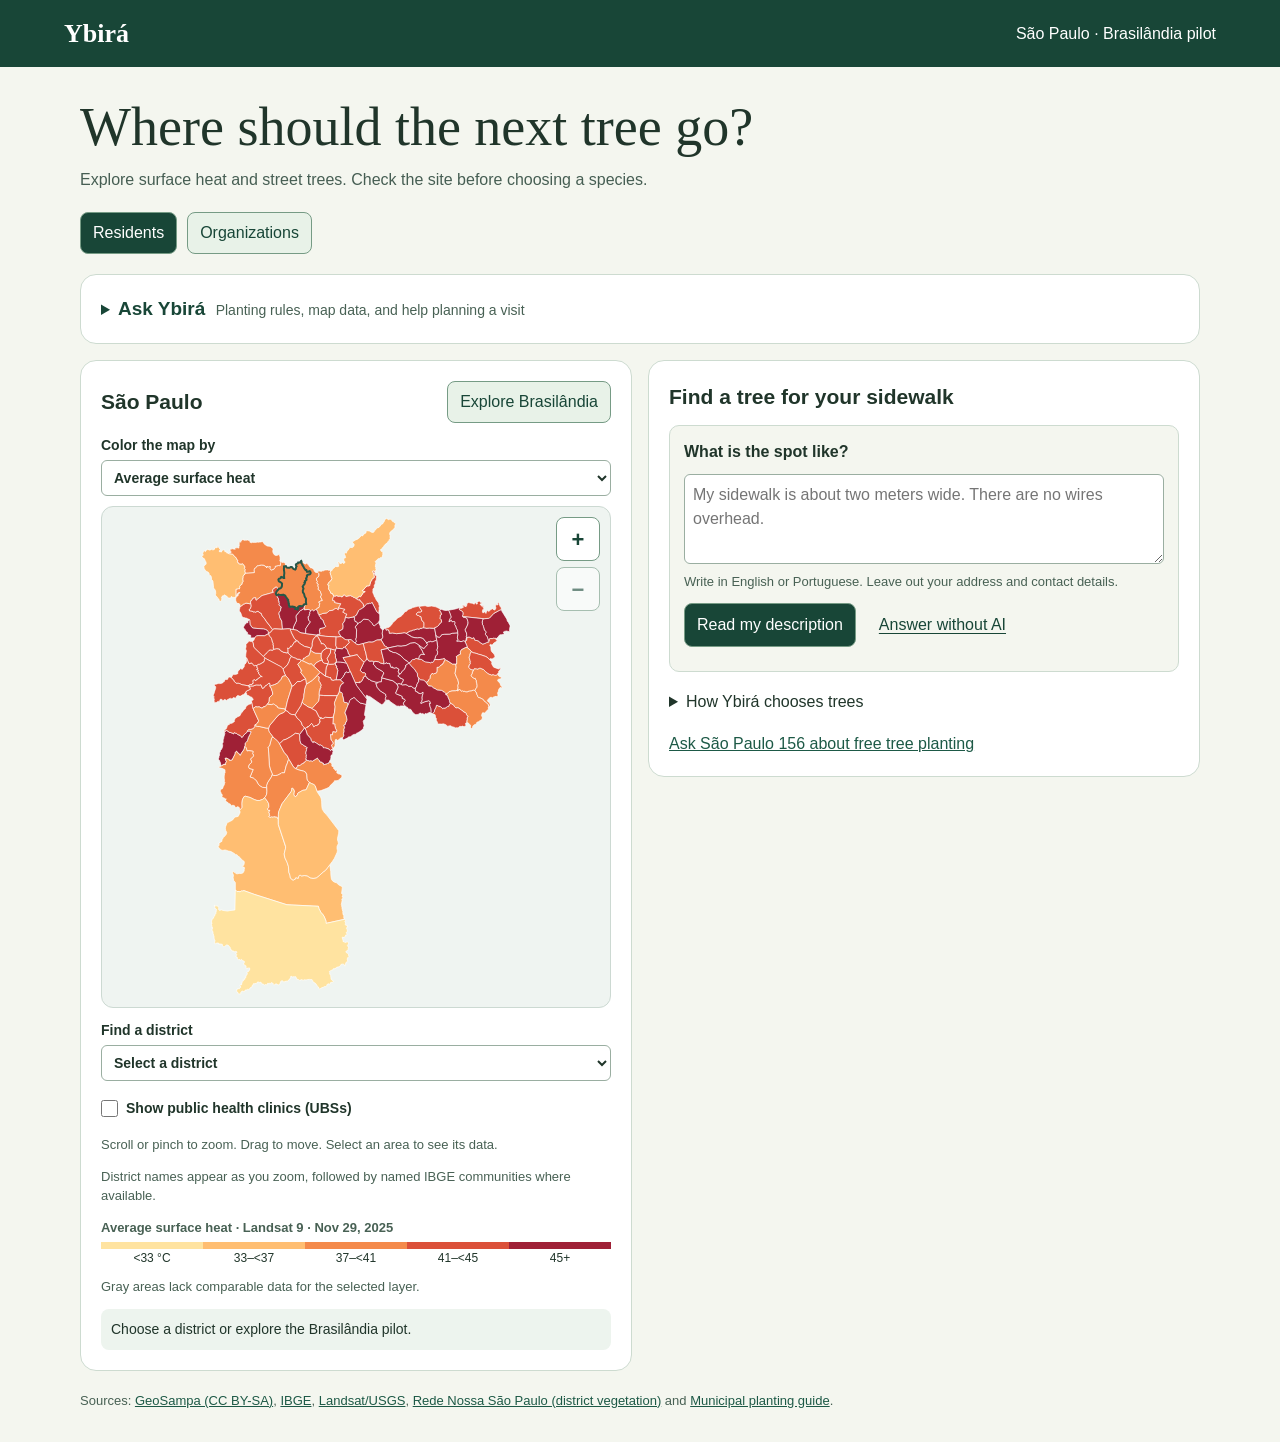
==== Ybira/site/index.html @ eb82f88f "Bundle shared map data for Ask Ybirá on Vercel" ====
<!doctype html>
<html lang="en">
<meta charset="utf-8">
<meta name="viewport" content="width=device-width, initial-scale=1">
<title>Ybirá | Urban forestry</title>
<link rel="stylesheet" href="style.css">
<link rel="stylesheet" href="ubs.css">
<link rel="stylesheet" href="ask.css">
<header class="mast"><strong>Ybirá</strong><span>São Paulo · Brasilândia pilot</span></header>
<main>
  <h1>Where should the next tree go?</h1>
  <p class="intro">Explore surface heat and street trees. Check the site before choosing a species.</p>
  <nav aria-label="Audience">
    <button id="citizen-tab" aria-pressed="true">Residents</button>
    <button id="org-tab" aria-pressed="false">Organizations</button>
  </nav>
  <details id="ask-panel" class="panel ask-panel">
    <summary><strong>Ask Ybirá</strong><span>Planting rules, map data, and help planning a visit</span></summary>
    <div class="ask-body">
      <p class="small">Ask in English or Portuguese. Leave out personal details such as your address or phone number.</p>
      <label id="ask-map-context" class="ask-map-context" hidden>
        <input id="ask-use-area" type="checkbox" checked>
        <span>Use map selection: <strong id="ask-area-name"></strong></span>
      </label>
      <div class="ask-suggestions" aria-label="Suggested questions">
        <button type="button" data-ask-question="Can I plant a tree under overhead wires?">Planting under wires</button>
        <button type="button" data-ask-question="Why is this area a planting priority, and what should I check on a visit?">Explain the map</button>
        <button type="button" data-ask-question="How do I ask São Paulo 156 to plant a tree?">Request a tree through 156</button>
      </div>
      <ol id="ask-messages" class="ask-messages" aria-label="Conversation" role="log" aria-live="polite" aria-relevant="additions"></ol>
      <form id="ask-form">
        <label for="ask-question">Your question</label>
        <textarea id="ask-question" name="question" rows="2" maxlength="600" required placeholder="What should I check before planting on my sidewalk?"></textarea>
        <div class="form-actions">
          <button type="submit" id="ask-submit">Ask Ybirá</button>
        </div>
        <p class="small" id="ask-status" role="status"></p>
      </form>
    </div>
  </details>
  <div class="grid">
    <section class="panel audience-panel" id="citizen">
      <h2>Find a tree for your sidewalk</h2>
      <form id="interpret" class="description">
        <label for="description">What is the spot like?</label>
        <textarea id="description" rows="3" maxlength="800" required placeholder="My sidewalk is about two meters wide. There are no wires overhead."></textarea>
        <p class="small">Write in English or Portuguese. Leave out your address and contact details.</p>
        <div class="form-actions">
          <button type="submit" id="interpret-button">Read my description</button>
          <button type="button" class="text-button" id="manual-start">Answer without AI</button>
        </div>
        <p id="interpret-status" role="status" class="small"></p>
      </form>
      <form id="plant" class="assessment" aria-labelledby="assessment-title" hidden>
        <h3 id="assessment-title" tabindex="-1"></h3>
        <p id="assessment-note" class="small"></p>
        <div id="assessment-fields"></div>
        <div class="form-actions">
          <button type="submit" id="assessment-next">Continue</button>
          <button type="button" class="text-button" id="assessment-back">Back</button>
          <button type="button" class="text-button" id="assessment-skip" hidden>I’ll check later</button>
        </div>
      </form>
      <section class="result" id="result" aria-live="polite" hidden></section>
      <details class="ranking-source"><summary>How Ybirá chooses trees</summary><p>Ybirá checks the city's planting guide and shows up to four locally native species that fit the answers. It uses the <a href="https://prefeitura.sp.gov.br/documents/d/meio_ambiente/estoque-de-mudas-dau-2-2026-10-27t131624-090-pdf">October 2026 nursery inventory</a> and past use in sidewalks to order the options.</p></details>
      <a href="https://prefeitura.sp.gov.br/web/meio_ambiente/w/parques/284396">Ask São Paulo 156 about free tree planting</a>
    </section>
    <section class="panel audience-panel" id="org" hidden>
      <h2>Plan a planting visit</h2>
      <p>Compare São Paulo’s 96 districts. Explore individual census areas in the Brasilândia pilot.</p>
      <h3 id="priority-heading">Top priority districts</h3>
      <div id="targets" class="priority-list"></div>
      <section id="org-profile" aria-labelledby="profile-title"></section>
      <div class="form-actions visit-actions">
        <button type="button" id="copy-visit">Copy visit checklist</button>
        <button type="button" id="assess-visit" class="text-button">Assess a sidewalk</button>
        <span id="visit-status" class="small" role="status"></span>
      </div>
      <details class="ranking-source"><summary>How priorities are calculated</summary>
        <p>The score uses 30 points for surface heat, 25 for lack of vegetation, and 15 each for lower income, the share of residents who identify as Black or Brown, and the share living on block faces without trees. Heat and income percentiles use the current scale: São Paulo districts or Brasilândia census areas. Compare scores within the same scale. The weights are a planning proposal for review with residents and partner organizations.</p>
        <p>The race factor is an area-level equity measure. An area needs all five indicators, at least five valid satellite pixels and at least 80% valid pixel coverage to receive a score. Income is the median for household heads with earnings.</p>
      </details>
      <a href="https://prefeitura.sp.gov.br/web/meio_ambiente/w/servicos/viveiros/fornecimento_de_mudas/4465">São Paulo’s seedling program for organizations</a>
    </section>
    <section class="panel map-panel" aria-labelledby="map-title">
      <div class="row"><h2 id="map-title">São Paulo</h2><button id="zoom">Explore Brasilândia</button></div>
      <label class="map-select" for="map-layer">Color the map by
        <select id="map-layer">
          <option value="heat">Average surface heat</option>
          <option value="priority">Planting priority score</option>
          <option value="peak">Hottest surface pixel</option>
          <option value="vegetation">Vegetation cover</option>
          <option value="income">Median household-head income</option>
          <option value="equity">Black and Brown population share</option>
          <option value="exposure">Residents on blocks without trees</option>
          <option value="olderShare">People aged 65+ · percentage</option>
          <option value="olderCount">People aged 65+ · count</option>
        </select>
      </label>
      <div id="map-stage">
        <svg id="map" viewBox="0 0 360 350" tabindex="0" aria-label="Surface temperature map of São Paulo. Use plus and minus to zoom and arrow keys to pan."></svg>
        <div class="map-controls" aria-label="Map controls">
          <button type="button" id="map-in" aria-label="Zoom in">+</button>
          <button type="button" id="map-out" aria-label="Zoom out">−</button>
        </div>
      </div>
      <label class="map-select" for="map-district">Find a district<select id="map-district"><option value="">Select a district</option></select></label>
      <label class="map-select" id="map-sector-control" for="map-area" hidden>Find a census area in Brasilândia<select id="map-area"><option value="">Select a census area</option></select></label>
      <label class="ubs-toggle"><input type="checkbox" id="ubs-toggle"> Show public health clinics (UBSs)</label>
      <section id="ubs-panel" class="ubs-panel" aria-label="Public health clinics" hidden>
        <p class="small">GeoSampa points in and around the Brasilândia pilot.</p>
        <label class="map-select" for="ubs-select">Find a clinic
          <select id="ubs-select"><option value="">Select a clinic</option></select>
        </label>
        <p id="ubs-details" class="small" aria-live="polite"></p>
        <a id="ubs-directions" target="_blank" rel="noopener noreferrer" hidden>Open clinic location on a street map</a>
      </section>
      <p class="small">Scroll or pinch to zoom. Drag to move. Select an area to see its data.</p>
      <p class="small">District names appear as you zoom, followed by named IBGE communities where available.</p>
      <p class="small map-legend-title" id="legend-title"></p>
      <div class="legend" id="map-legend"></div>
      <p class="small">Gray areas lack comparable data for the selected layer.</p>
      <p id="detail" aria-live="polite"></p>
      <button type="button" id="ask-map" class="text-button" hidden>Ask about this area</button>
      <a id="map-profile-link" href="#profile-title" hidden>See the selected area’s charts</a>
    </section>
  </div>
  <footer>Sources: <a href="https://novogeosampa.prefeitura.sp.gov.br/">GeoSampa (CC BY-SA)</a>, <a href="https://ftp.ibge.gov.br/Censos/Censo_Demografico_2022/">IBGE</a>, <a href="https://www.usgs.gov/landsat-missions/landsat-collection-2-surface-temperature">Landsat/USGS</a>, <a href="https://nossasaopaulo.org.br/o-que-fazemos/mapa-da-desigualdade/">Rede Nossa São Paulo (district vegetation)</a> and <a href="https://prefeitura.sp.gov.br/meio_ambiente/w/publicacoes_svma/188452">Municipal planting guide</a>.</footer>
</main>
<script src="data.js"></script>
<script src="organization-data.js"></script>
<script src="district-data.js"></script>
<script src="age-data.js"></script>
<script src="priority.js"></script>
<script src="catalog.js"></script>
<script src="recommend.js"></script>
<script src="interpretar-local.js"></script>
<script src="app.js"></script>
<script src="clinic-data.js"></script>
<script src="ubs.js"></script>
<script src="organizations.js"></script>
<script src="planting.js"></script>
<script src="ask.js"></script>
</html>
---- Ybira/site/style.css ----
*{box-sizing:border-box}body{margin:0;background:#f4f6ef;color:#20352a;font:16px/1.5 'DM Sans',Arial,sans-serif}.mast{display:flex;justify-content:space-between;align-items:center;padding:14px max(5vw,18px);background:#184637;color:#fff}.mast strong{font-family:Georgia,serif;font-size:26px}main{width:min(1120px,92%);margin:32px auto}h1,h2,p{margin:0 0 12px}h1{font:clamp(32px,5vw,54px)/1.05 Georgia,serif}h2{font-size:21px}.intro{color:#465e53}nav,.row,.fields{display:flex;gap:10px;align-items:center}.row{justify-content:space-between;flex-wrap:wrap}.row h2{margin:0}nav{margin:20px 0}button,input,select{font:inherit}button{cursor:pointer;color:#184637;background:#e8f2e8;border:1px solid #769b85;border-radius:8px;padding:8px 12px}button[aria-pressed=true],button[type=submit]{background:#184637;color:white}.grid{display:grid;grid-template-columns:1fr 1fr;gap:16px}.panel{min-width:0;padding:20px;border:1px solid #cddbd0;border-radius:16px;background:#fff}.fields>*{min-width:0;flex:1}label{display:grid;gap:4px;margin-bottom:10px;font-weight:600}input,select{width:100%;border:1px solid #9aaea1;border-radius:6px;padding:8px;background:white;color:inherit}summary{cursor:pointer;margin-bottom:10px}.small,footer{font-size:13px;color:#486154}.result{margin:12px 0;font-weight:600}a{color:#1d5946}svg{display:block;width:100%;height:360px;margin:6px 0}.area{stroke:white;stroke-width:.45;cursor:pointer}.area:hover,.area.selected{stroke:#172f26;stroke-width:1.7}.outline{fill:none;stroke:#172f26;stroke-width:1.5;pointer-events:none}.legend{display:grid;grid-template-columns:repeat(5,1fr);font-size:12px;margin-bottom:10px}.legend span{border-top:7px solid var(--color);text-align:center}.legend span:nth-child(1){--color:#fff0b3}.legend span:nth-child(2){--color:#ffc46c}.legend span:nth-child(3){--color:#f68a43}.legend span:nth-child(4){--color:#db4834}.legend span:nth-child(5){--color:#9f2036}#targets button{display:block;width:100%;text-align:left;margin-bottom:10px}footer{margin:20px 0}@media(max-width:720px){.grid{grid-template-columns:1fr}svg{height:302px}}
[hidden]{display:none!important}.description{padding:14px;margin-bottom:18px;border:1px solid #cddbd0;border-radius:10px;background:#f4f6ef}.description textarea{display:block;width:100%;font:inherit;color:inherit;background:white;border:1px solid #9aaea1;border-radius:6px;padding:8px;margin-bottom:8px;resize:vertical}.description button{margin-bottom:6px}.description button:disabled{opacity:.7;cursor:wait}.description [role=status]{margin:4px 0 0}
.tree-ranking{padding-left:25px}.tree-ranking li{padding:8px 6px;border-top:1px solid #cddbd0}.tree-ranking p{margin:2px 0;font-size:13px;font-weight:400;color:#486154}

.grid { align-items: start; }
.map-panel { grid-column: 1; grid-row: 1; }
.audience-panel { grid-column: 2; grid-row: 1; }
.assessment { padding: 18px; border: 1px solid #cddbd0; border-radius: 12px; background: #f4f6ef; margin-bottom: 18px; }
.assessment h3, .result h3 { margin: 0 0 8px; font-size: 20px; line-height: 1.3; }
.assessment-field { margin-bottom: 14px; }
.question-heading, .form-actions { display: flex; gap: 10px; align-items: center; flex-wrap: wrap; }
.question-heading label { display: block; margin: 0; flex: 1; }
.answer-control { display: flex; gap: 10px; align-items: center; margin-top: 6px; }
.answer-control span { color: #486154; font-size: 14px; }
.help-toggle { width: 44px; height: 44px; border-radius: 50%; padding: 0; font-weight: 700; }
.help-toggle[aria-expanded=true] { color: white; background: #184637; }
.help-copy { margin-top: 8px; padding: 12px 14px; border-left: 3px solid #4a7860; border-radius: 4px; background: #fff; color: #364f43; font-size: 14px; }
.help-copy p:last-child { margin-bottom: 0; }
.distance-list { padding-left: 18px; margin: 0 0 10px; }
.measurement-minimum { margin: 2px 0 8px; font-weight: 700; }
.bed-diagram { margin: 12px 0; border: 1px solid #acc0b1; border-radius: 10px; overflow: hidden; font-size: 13px; }
.diagram-street, .diagram-curb, .diagram-walk { padding: 3px 10px; text-align: center; }
.diagram-street { background: #38464a; color: #fff; }
.diagram-curb { background: #dce0dc; color: #364f43; }
.diagram-walk { border-top: 1px dashed #829384; background: #fff; }
.diagram-bed { position: relative; min-height: 96px; margin: 6px 24px; border: 2px solid #387657; border-radius: 6px; background: #dce9d2; }
.diagram-soil, .diagram-length { position: absolute; left: 10px; right: 72px; text-align: center; }
.diagram-soil { top: 15px; color: #31543d; }
.diagram-length { bottom: 12px; border-top: 1px solid #387657; }
.diagram-width { position: absolute; inset: 8px 5px 8px auto; display: grid; place-items: center; padding-left: 5px; border-left: 1px solid #387657; }
.diagram-length, .diagram-width { font-weight: 700; color: #184637; }
.bed-area-feedback:not(:empty) { padding: 10px; border-radius: 6px; background: #e6f0e2; font-size: 14px; }
.bed-area-feedback.bed-area-problem { background: #f5e7dd; color: #783a26; }
.text-button { background: transparent; border-color: transparent; text-decoration: underline; text-underline-offset: 3px; }
.form-actions button { min-height: 44px; }
.result { padding: 16px; background: #f4f6ef; border: 1px solid #cddbd0; border-radius: 12px; font-weight: 400; }
.result > .form-actions { margin-top: 10px; }
.ranking-source { margin: 14px 0 8px; }
.tree-ranking h4 { margin: 0; font-size: 17px; }
.tree-photo { margin: 8px 0; }
.tree-photo img { display: block; width: min(100%, 330px); height: 150px; object-fit: contain; background: #e8eee5; border-radius: 8px; }
.tree-photo figcaption { font-size: 12px; margin-top: 3px; }
.tree-ranking .tree-rank-reason { margin-top: 7px; color: #20352a; font-weight: 600; }

#map-stage { position: relative; margin: 10px 0; border: 1px solid #ccd9d2; border-radius: 12px; background: #eff4f1; overflow: hidden; }
#map { height: clamp(300px, 45vw, 500px); margin: 0; touch-action: none; cursor: grab; }
#map:active { cursor: grabbing; }
#map .area, #map .outline { vector-effect: non-scaling-stroke; }
#map .area { stroke: #fff; stroke-width: .65px; }
#map .area:hover, #map .area.selected { stroke: #132f27; stroke-width: 2px; }
#map .pilot-area { stroke: #275747; stroke-width: 2px; }
#map .outline { stroke: #275747; stroke-width: 1.25px; }
.map-hidden { display: none; }
.district-labels, .community-labels { pointer-events: none; }
.district-labels text, .community-labels text { font-size: var(--label-size); font-weight: 700; fill: #102d24; stroke: #fff; stroke-width: 2.2px; vector-effect: non-scaling-stroke; paint-order: stroke; stroke-linejoin: round; }
.map-controls { position: absolute; right: 10px; top: 10px; display: grid; gap: 6px; }
.map-controls button { width: 44px; height: 44px; padding: 0; font-size: 22px; font-weight: 700; background: white; }
.map-controls button:disabled { opacity: .6; cursor: default; }
.map-select { margin-top: 12px; font-size: 14px; }
.map-legend-title { font-weight: 700; margin-bottom: 5px; }
#map-legend span { border-color: var(--color); }
#detail { padding: 10px; margin: 0; background: #edf4ee; border-radius: 8px; font-size: 14px; overflow-wrap: anywhere; }
#org h3 { margin: 15px 0 6px; font-size: 18px; }
#org h4 { margin: 0 0 8px; font-size: 16px; }
.priority-list button { display: grid !important; gap: 2px; }
.priority-list button span { font-size: 13px; }
.org-metrics { display: grid; grid-template-columns: repeat(2, minmax(0, 1fr)); gap: 8px; margin-bottom: 8px; }
.org-metric { display: grid; gap: 2px; padding: 9px; background: #edf4ee; border-radius: 9px; }
.org-metric span, .org-metric small { font-size: 12px; line-height: 1.35; }
.org-metric strong { font-size: clamp(17px, 3vw, 24px); }
.org-score, .org-distribution, .org-compare { padding: 12px; margin: 12px 0; border: 1px solid #cddbd0; border-radius: 10px; }
.org-bar { margin: 6px 0 12px; }
.org-bar-label { display: flex; justify-content: space-between; gap: 8px; font-size: 13px; }
.org-bar-label strong { text-align: right; white-space: nowrap; }
.org-bar-track { height: 7px; margin-top: 4px; background: #edf2ee; border-radius: 8px; overflow: hidden; }
.org-bar-track span { display: block; height: 100%; }
.org-compare table { width: 100%; border-collapse: collapse; font-size: 12px; margin-bottom: 8px; }
.org-compare th, .org-compare td { text-align: right; border-bottom: 1px solid #d7e0da; padding: 6px 4px; }
.org-compare th:first-child { text-align: left; }
.visit-actions { margin-top: 10px; }
.visit-checklist { width: 100%; font: inherit; }
:focus-visible { outline: 2px solid #166142; outline-offset: 3px; }
@media (max-width: 720px) {
  .map-panel { grid-column: 1; grid-row: 2; }
  .audience-panel { grid-column: 1; grid-row: 1; }
  .organization-view .map-panel { grid-row: 1; }
  .organization-view .audience-panel { grid-row: 2; }
}
---- Ybira/site/ubs.css ----
.ubs-toggle {
  display: flex;
  align-items: center;
  gap: 8px;
  min-height: 34px;
  font-size: 14px;
}
.ubs-toggle input { width: 17px; height: 17px; margin: 0; accent-color: #1b6078; }
.ubs-panel { margin: 8px 0 14px; padding: 12px; border-radius: 10px; background: #e9f3f6; }
.ubs-panel .map-select { margin: 8px 0; }
.ubs-panel p { margin-bottom: 6px; }
.ubs-panel a { font-size: 13px; }
.ubs-marker { cursor: pointer; }
.ubs-marker .ubs-hit { fill: transparent; }
.ubs-marker .ubs-icon { fill: #1b6078; stroke: #fff; stroke-width: 1.5px; vector-effect: non-scaling-stroke; pointer-events: none; }
.ubs-marker .ubs-cross { fill: none; stroke: #fff; stroke-width: 1.65px; stroke-linecap: round; vector-effect: non-scaling-stroke; pointer-events: none; }
.ubs-marker:hover .ubs-icon, .ubs-marker.ubs-selected .ubs-icon { fill: #153342; stroke: #fff4a3; stroke-width: 2.5px; }
---- Ybira/site/ask.css ----
.ask-panel { margin-bottom: 16px; }
.ask-panel > summary { align-items: baseline; gap: 8px; margin: 0; color: #184637; }
.ask-panel > summary strong { margin-right: .65rem; font-size: 19px; }
.ask-panel > summary span { color: #486154; font-size: 14px; }
.ask-body { border-top: 1px solid #d7e0da; margin-top: 14px; padding-top: 14px; }
.ask-map-context { display: flex; align-items: flex-start; gap: 8px; margin-bottom: 12px; color: #254e3e; font-size: 14px; }
.ask-map-context input { flex: 0 0 auto; width: auto; margin: .25rem 0 0; }
.ask-suggestions { display: flex; gap: 8px; flex-wrap: wrap; margin-bottom: 12px; }
.ask-suggestions button { min-height: 44px; padding: 6px 10px; font-size: 13px; }
.ask-messages { display: grid; gap: 10px; padding: 0; margin: 0 0 16px; list-style: none; }
.ask-messages:empty { display: none; }
.ask-message { max-width: 78ch; min-width: 0; border: 1px solid #d7e0da; border-radius: 10px; padding: 10px 12px; overflow-wrap: anywhere; }
.ask-message[data-speaker="user"] { justify-self: end; background: #edf4ee; }
.ask-message[data-speaker="assistant"] { justify-self: start; background: #f6f7f0; }
.ask-message p { white-space: pre-wrap; margin: 4px 0 0; }
.ask-message ul { margin: 6px 0 0; padding-left: 20px; }
.ask-message li { margin-bottom: 2px; }
.ask-message button { margin-top: 8px; min-height: 44px; }
.ask-message-meta { font-size: 12px; color: #486154; }
#ask-form { margin-top: 12px; }
#ask-form label { margin-bottom: 4px; }
#ask-question { width: 100%; min-height: 66px; margin-bottom: 8px; border: 1px solid #9aaea1; border-radius: 6px; padding: 8px; background: white; color: inherit; font: inherit; resize: vertical; }
#ask-submit:disabled { opacity: .65; cursor: wait; }
#ask-status { margin: 8px 0 0; }
#ask-map { min-height: 44px; }
@media (max-width: 480px) {
  .ask-panel > summary span { display: block; margin-left: 1rem; }
  .ask-message { max-width: 100%; }
}
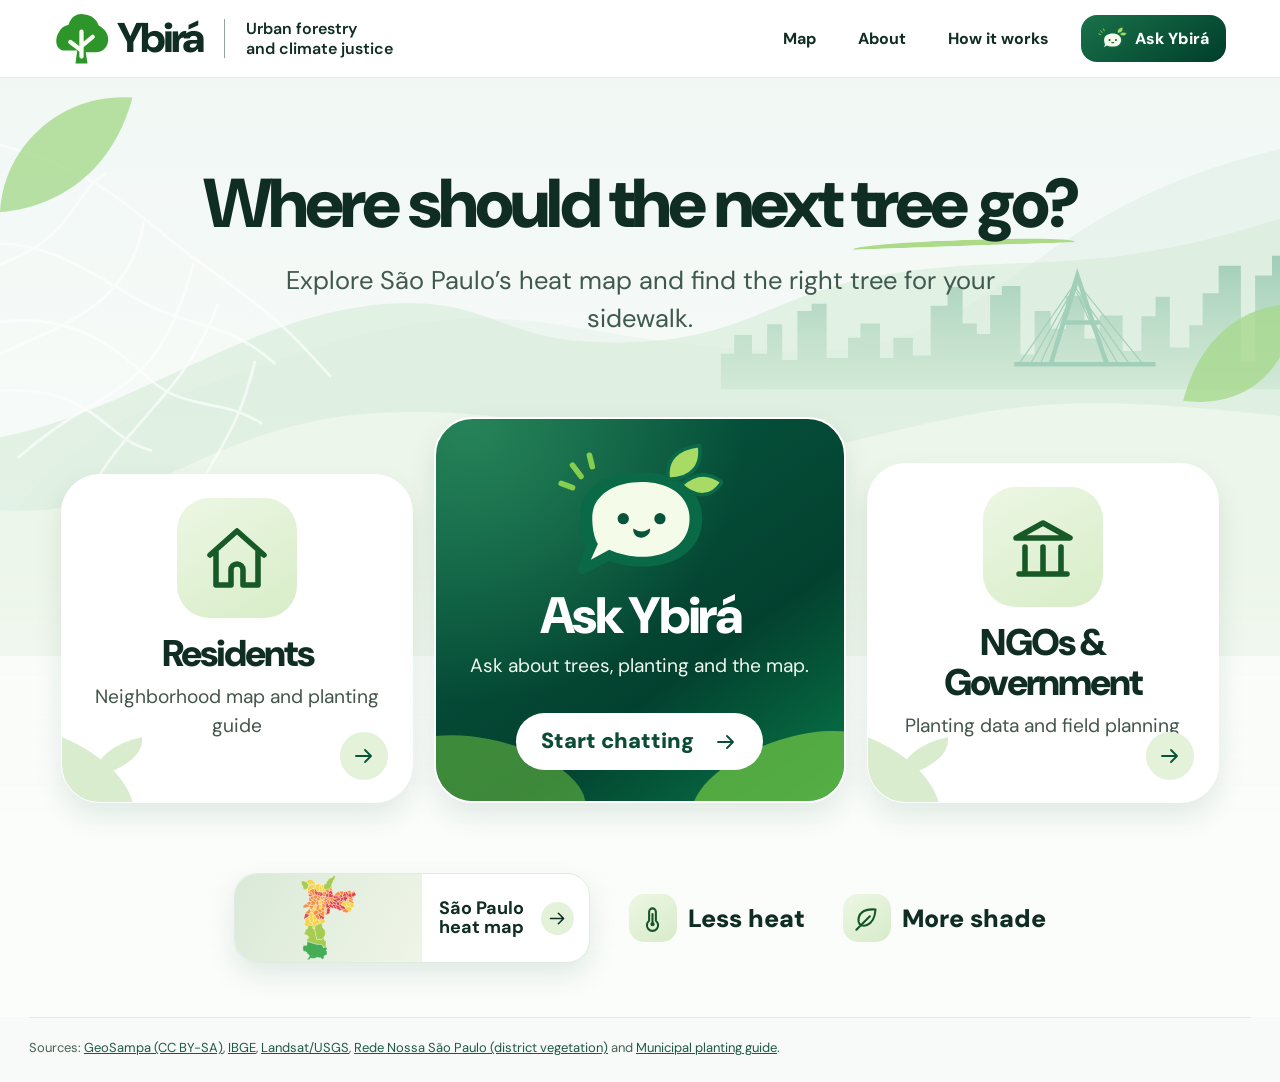
==== commit 602dd1eb: "Redesign Ybirá around the reference artwork and dashboards" ====
--- a/Ybira/site/index.html
+++ b/Ybira/site/index.html
@@ -6,39 +6,91 @@
 <link rel="stylesheet" href="style.css">
 <link rel="stylesheet" href="ubs.css">
 <link rel="stylesheet" href="ask.css">
-<header class="mast"><strong>Ybirá</strong><span>São Paulo · Brasilândia pilot</span></header>
-<main>
-  <h1>Where should the next tree go?</h1>
-  <p class="intro">Explore surface heat and street trees. Check the site before choosing a species.</p>
-  <nav aria-label="Audience">
-    <button id="citizen-tab" aria-pressed="true">Residents</button>
-    <button id="org-tab" aria-pressed="false">Organizations</button>
+<link rel="stylesheet" href="design.css">
+<header class="site-header">
+  <a class="brand" href="#home" data-view="home"><svg class="brand-tree" aria-hidden="true"><use href="identity.svg#tree"></use></svg><strong>Ybirá</strong></a>
+  <span class="brand-description">Urban forestry<br>and climate justice</span>
+  <nav class="header-nav" aria-label="Main navigation">
+    <a href="#map" data-view="map">Map</a><a href="#about" data-view="about">About</a><a href="#how" data-view="how">How it works</a>
   </nav>
-  <details id="ask-panel" class="panel ask-panel">
-    <summary><strong>Ask Ybirá</strong><span>Planting rules, map data, and help planning a visit</span></summary>
+  <a class="header-action" href="#chat" data-view="chat"><svg class="header-mascot" aria-hidden="true"><use href="identity.svg#mascot"></use></svg> Ask Ybirá</a>
+</header>
+<main class="site-main">
+  <section id="home-view" class="home-view" aria-labelledby="home-title">
+    <div class="hero-content">
+      <h1 id="home-title">Where should the next <span class="leaf-underline">tree go?</span></h1>
+      <p class="hero-intro">Explore São Paulo’s heat map and find the right tree for your sidewalk.</p>
+      <div class="entry-grid">
+        <a class="entry-card" href="#residents" data-view="residents">
+          <span class="entry-icon"><svg class="icon" aria-hidden="true"><use href="identity.svg#home"></use></svg></span>
+          <strong>Residents</strong><span>Neighborhood map and planting guide</span>
+          <span class="entry-arrow"><svg class="icon" aria-hidden="true"><use href="identity.svg#arrow"></use></svg></span>
+        </a>
+        <a class="entry-card chat-entry" href="#chat" data-view="chat">
+          <svg class="entry-mascot" aria-hidden="true"><use href="identity.svg#mascot"></use></svg>
+          <strong>Ask Ybirá</strong><span>Ask about trees, planting and the map.</span>
+          <span class="chat-call">Start chatting <svg class="icon" aria-hidden="true"><use href="identity.svg#arrow"></use></svg></span>
+        </a>
+        <a class="entry-card" href="#organizations" data-view="organizations">
+          <span class="entry-icon"><svg class="icon" aria-hidden="true"><use href="identity.svg#building"></use></svg></span>
+          <strong>NGOs &amp; Government</strong><span>Planting data and field planning</span>
+          <span class="entry-arrow"><svg class="icon" aria-hidden="true"><use href="identity.svg#arrow"></use></svg></span>
+        </a>
+      </div>
+      <div class="home-links">
+        <a class="map-teaser" href="#map" data-view="map"><svg id="heat-preview" viewBox="0 0 360 350" aria-hidden="true"></svg><strong>São Paulo<br>heat map</strong><svg class="icon" aria-hidden="true"><use href="identity.svg#arrow"></use></svg></a>
+        <span class="home-benefit"><span class="pill-icon"><svg class="icon" aria-hidden="true"><use href="identity.svg#temperature"></use></svg></span> Less heat</span>
+        <span class="home-benefit"><span class="pill-icon"><svg class="icon" aria-hidden="true"><use href="identity.svg#leaf"></use></svg></span> More shade</span>
+      </div>
+    </div>
+  </section>
+  <section id="chat-view" class="chat-view" aria-labelledby="chat-title">
+    <div class="chat-heading"><svg class="chat-mascot" aria-hidden="true"><use href="identity.svg#mascot"></use></svg><h1 id="chat-title">Ask Ybirá</h1></div>
+  <details id="ask-panel" class="panel ask-panel" open>
+    <summary class="visually-hidden">Ask Ybirá conversation</summary>
     <div class="ask-body">
       <p class="small">Ask in English or Portuguese. Leave out personal details such as your address or phone number.</p>
       <label id="ask-map-context" class="ask-map-context" hidden>
         <input id="ask-use-area" type="checkbox" checked>
         <span>Use map selection: <strong id="ask-area-name"></strong></span>
       </label>
+      <ol id="ask-messages" class="ask-messages" aria-label="Conversation" role="log" aria-live="polite" aria-relevant="additions"></ol>
+      <p id="ask-welcome" class="ask-welcome">Ask about the area on the map, what to plant, or how to plan a site visit.</p>
       <div class="ask-suggestions" aria-label="Suggested questions">
-        <button type="button" data-ask-question="Can I plant a tree under overhead wires?">Planting under wires</button>
-        <button type="button" data-ask-question="Why is this area a planting priority, and what should I check on a visit?">Explain the map</button>
-        <button type="button" data-ask-question="How do I ask São Paulo 156 to plant a tree?">Request a tree through 156</button>
-      </div>
-      <ol id="ask-messages" class="ask-messages" aria-label="Conversation" role="log" aria-live="polite" aria-relevant="additions"></ol>
+        <button type="button" data-ask-question="Can I plant a tree under overhead wires?"><svg class="icon" aria-hidden="true"><use href="identity.svg#leaf"></use></svg> Trees</button>
+        <button type="button" data-ask-question="Why is this area a planting priority, and what should I check on a visit?"><svg class="icon" aria-hidden="true"><use href="identity.svg#map"></use></svg> Map</button>
+        <button type="button" data-ask-question="How do I ask São Paulo 156 to plant a tree?"><svg class="icon" aria-hidden="true"><use href="identity.svg#rules"></use></svg> Planting rules</button>
+        <button type="button" data-ask-question="How should I prepare a planting site visit?"><svg class="icon" aria-hidden="true"><use href="identity.svg#calendar"></use></svg> Site visit</button>
+      </div>
       <form id="ask-form">
         <label for="ask-question">Your question</label>
         <textarea id="ask-question" name="question" rows="2" maxlength="600" required placeholder="What should I check before planting on my sidewalk?"></textarea>
         <div class="form-actions">
-          <button type="submit" id="ask-submit">Ask Ybirá</button>
+          <button type="submit" id="ask-submit" aria-label="Ask Ybirá"><svg class="icon" aria-hidden="true"><use href="identity.svg#send"></use></svg></button>
         </div>
         <p class="small" id="ask-status" role="status"></p>
       </form>
     </div>
   </details>
-  <div class="grid">
+  </section>
+  <section id="workspace" class="workspace">
+    <aside class="side-rail">
+      <div class="side-brand"><span class="pill-icon" id="side-icon"><svg class="icon" aria-hidden="true"><use href="identity.svg#home"></use></svg></span><strong id="side-title">Residents</strong></div>
+      <nav aria-label="Workspace navigation">
+        <a href="#home" data-view="home"><svg class="icon" aria-hidden="true"><use href="identity.svg#home"></use></svg> Home</a>
+        <button type="button" id="citizen-tab" data-view="residents" aria-pressed="true"><svg class="icon" aria-hidden="true"><use href="identity.svg#tree"></use></svg> Residents</button>
+        <a href="#map" data-view="map"><svg class="icon" aria-hidden="true"><use href="identity.svg#map"></use></svg> Map</a>
+        <button type="button" id="org-tab" data-view="organizations" aria-pressed="false"><svg class="icon" aria-hidden="true"><use href="identity.svg#building"></use></svg> Organizations</button>
+        <a href="#chat" data-view="chat"><svg class="side-mascot" aria-hidden="true"><use href="identity.svg#mascot"></use></svg> Ask Ybirá</a>
+      </nav>
+    </aside>
+    <div class="workspace-content">
+    <div class="workspace-heading">
+      <h1 id="workspace-title">Explore your <span class="leaf-underline">neighborhood</span></h1>
+      <p id="workspace-intro">Compare surface heat, vegetation cover and street trees across São Paulo.</p>
+    </div>
+    <div id="dashboard-kpis" class="dashboard-kpis"></div>
+    <div class="grid workspace-grid">
     <section class="panel audience-panel" id="citizen">
       <h2>Find a tree for your sidewalk</h2>
       <form id="interpret" class="description">
@@ -68,7 +120,7 @@
     <section class="panel audience-panel" id="org" hidden>
       <h2>Plan a planting visit</h2>
       <p>Compare São Paulo’s 96 districts. Explore individual census areas in the Brasilândia pilot.</p>
-      <h3 id="priority-heading">Top priority districts</h3>
+      <h3 id="priority-heading" class="visually-hidden">Top priority districts</h3>
       <div id="targets" class="priority-list"></div>
       <section id="org-profile" aria-labelledby="profile-title"></section>
       <div class="form-actions visit-actions">
@@ -84,7 +136,7 @@
     </section>
     <section class="panel map-panel" aria-labelledby="map-title">
       <div class="row"><h2 id="map-title">São Paulo</h2><button id="zoom">Explore Brasilândia</button></div>
-      <label class="map-select" for="map-layer">Color the map by
+      <div class="map-toolbar"><label class="map-select" for="map-layer">Color the map by
         <select id="map-layer">
           <option value="heat">Average surface heat</option>
           <option value="priority">Planting priority score</option>
@@ -96,15 +148,21 @@
           <option value="olderShare">People aged 65+ · percentage</option>
           <option value="olderCount">People aged 65+ · count</option>
         </select>
-      </label>
+      </label><label class="map-select" for="map-district">Find a district<select id="map-district"><option value="">Select a district</option></select></label></div>
       <div id="map-stage">
         <svg id="map" viewBox="0 0 360 350" tabindex="0" aria-label="Surface temperature map of São Paulo. Use plus and minus to zoom and arrow keys to pan."></svg>
         <div class="map-controls" aria-label="Map controls">
           <button type="button" id="map-in" aria-label="Zoom in">+</button>
           <button type="button" id="map-out" aria-label="Zoom out">−</button>
         </div>
-      </div>
-      <label class="map-select" for="map-district">Find a district<select id="map-district"><option value="">Select a district</option></select></label>
+        <div class="map-key"><p class="map-legend-title" id="legend-title"></p><div class="legend" id="map-legend"></div></div>
+      </div>
+      <p id="detail" aria-live="polite"></p>
+      <div class="map-shortcuts">
+        <button type="button" id="ask-map" class="text-button" hidden>Ask about this area</button>
+        <a id="map-profile-link" href="#profile-title" hidden>See the selected area’s charts</a>
+      </div>
+      <details class="map-extra"><summary>Map options and help</summary>
       <label class="map-select" id="map-sector-control" for="map-area" hidden>Find a census area in Brasilândia<select id="map-area"><option value="">Select a census area</option></select></label>
       <label class="ubs-toggle"><input type="checkbox" id="ubs-toggle"> Show public health clinics (UBSs)</label>
       <section id="ubs-panel" class="ubs-panel" aria-label="Public health clinics" hidden>
@@ -117,14 +175,30 @@
       </section>
       <p class="small">Scroll or pinch to zoom. Drag to move. Select an area to see its data.</p>
       <p class="small">District names appear as you zoom, followed by named IBGE communities where available.</p>
-      <p class="small map-legend-title" id="legend-title"></p>
-      <div class="legend" id="map-legend"></div>
       <p class="small">Gray areas lack comparable data for the selected layer.</p>
-      <p id="detail" aria-live="polite"></p>
-      <button type="button" id="ask-map" class="text-button" hidden>Ask about this area</button>
-      <a id="map-profile-link" href="#profile-title" hidden>See the selected area’s charts</a>
+      </details>
     </section>
-  </div>
+      <aside id="dashboard-aside" class="dashboard-aside">
+        <div id="resident-overview"></div>
+        <div id="organization-overview" hidden>
+          <section class="panel dashboard-card ranking-card"><h2><svg class="icon" aria-hidden="true"><use href="identity.svg#chart"></use></svg> <span id="ranking-card-title">District ranking</span></h2><div id="ranking-slot"></div></section>
+          <section class="panel dashboard-card score-card"><h2><svg class="icon" aria-hidden="true"><use href="identity.svg#leaf"></use></svg> Priority breakdown</h2><div id="score-overview"></div></section>
+        </div>
+      </aside>
+      <div id="workspace-actions" class="workspace-actions">
+        <a class="wide-action" href="#citizen" id="sidewalk-shortcut"><svg class="icon" aria-hidden="true"><use href="identity.svg#tree"></use></svg><span>Assess a sidewalk</span><svg class="icon" aria-hidden="true"><use href="identity.svg#arrow"></use></svg></a>
+        <button type="button" class="wide-action" id="export-view" hidden><svg class="icon" aria-hidden="true"><use href="identity.svg#download"></use></svg><span>Export selected area</span><svg class="icon" aria-hidden="true"><use href="identity.svg#arrow"></use></svg></button>
+        <a class="wide-action primary-action" href="#chat" data-view="chat"><svg class="action-mascot" aria-hidden="true"><use href="identity.svg#mascot"></use></svg><span>Talk to Ask Ybirá</span><svg class="icon" aria-hidden="true"><use href="identity.svg#arrow"></use></svg></a>
+      </div>
+    </div>
+    </div>
+  </section>
+  <section id="about-view" class="info-view" aria-labelledby="about-title">
+    <article class="panel info-panel"><h1 id="about-title">More shade for São Paulo</h1><p>Ybirá helps residents and organizations decide where to inspect a sidewalk and which native trees to consider. The city map covers 96 districts, with census-area detail in the Brasilândia pilot.</p><a class="header-action" href="#map" data-view="map">Explore the map <svg class="icon" aria-hidden="true"><use href="identity.svg#arrow"></use></svg></a></article>
+  </section>
+  <section id="how-view" class="info-view" aria-labelledby="how-title">
+    <article class="panel info-panel"><h1 id="how-title">From map to site visit</h1><ol><li>Select a district or census area and switch between the heat, vegetation and priority layers.</li><li>Use the priority breakdown and field checklist to decide where to visit.</li><li>Check sidewalk width, wires and nearby obstacles before choosing a native tree.</li></ol><a class="header-action" href="#residents" data-view="residents">Check a sidewalk <svg class="icon" aria-hidden="true"><use href="identity.svg#arrow"></use></svg></a></article>
+  </section>
   <footer>Sources: <a href="https://novogeosampa.prefeitura.sp.gov.br/">GeoSampa (CC BY-SA)</a>, <a href="https://ftp.ibge.gov.br/Censos/Censo_Demografico_2022/">IBGE</a>, <a href="https://www.usgs.gov/landsat-missions/landsat-collection-2-surface-temperature">Landsat/USGS</a>, <a href="https://nossasaopaulo.org.br/o-que-fazemos/mapa-da-desigualdade/">Rede Nossa São Paulo (district vegetation)</a> and <a href="https://prefeitura.sp.gov.br/meio_ambiente/w/publicacoes_svma/188452">Municipal planting guide</a>.</footer>
 </main>
 <script src="data.js"></script>
@@ -141,4 +215,5 @@
 <script src="organizations.js"></script>
 <script src="planting.js"></script>
 <script src="ask.js"></script>
+<script src="design.js"></script>
 </html>
--- a/Ybira/site/style.css
+++ b/Ybira/site/style.css
@@ -17,6 +17,8 @@
 .help-copy { margin-top: 8px; padding: 12px 14px; border-left: 3px solid #4a7860; border-radius: 4px; background: #fff; color: #364f43; font-size: 14px; }
 .help-copy p:last-child { margin-bottom: 0; }
 .distance-list { padding-left: 18px; margin: 0 0 10px; }
+.assessment-confirm { display: flex; align-items: start; gap: 8px; margin: 14px 0; }
+.assessment-confirm input { width: auto; margin-top: 5px; }
 .measurement-minimum { margin: 2px 0 8px; font-weight: 700; }
 .bed-diagram { margin: 12px 0; border: 1px solid #acc0b1; border-radius: 10px; overflow: hidden; font-size: 13px; }
 .diagram-street, .diagram-curb, .diagram-walk { padding: 3px 10px; text-align: center; }
--- a/Ybira/site/design.css
+++ b/Ybira/site/design.css
@@ -0,0 +1,179 @@
+@import url('https://fonts.googleapis.com/css2?family=DM+Sans:wght@400;500;600;700;800;900&display=swap');
+
+:root{--ink:#102d24;--muted:#40594e;--forest:#07543a;--forest-dark:#003d2b;--lime:#a8d982;--pale:#e3f2d8;--edge:#dfebe3;--shadow:0 13px 28px rgba(14,64,45,.10)}
+body{margin:0;background:#f7faf8;color:var(--ink);font-family:"DM Sans",Arial,sans-serif}
+.site-main{width:100%;max-width:none;margin:0;min-height:calc(100vh - 78px)}
+.site-main h1{font-family:inherit;font-weight:900;letter-spacing:-.055em}
+.site-main h2,.site-main h3{letter-spacing:-.029em}
+.site-main .panel{border:1px solid var(--edge);border-radius:22px;background:#fff;box-shadow:0 7px 20px rgba(14,64,45,.055)}
+.site-main footer{max-width:1320px;width:calc(100% - 58px);margin:0 auto;padding:20px 0 24px;border-top:1px solid var(--edge)}
+.icon,.brand-tree,.entry-mascot,.header-mascot,.side-mascot,.chat-mascot,.action-mascot{display:inline-block;width:24px;height:24px;margin:0;flex:none;vertical-align:middle}
+.icon{fill:none;stroke:currentColor;stroke-linecap:round;stroke-linejoin:round;stroke-width:1.85}
+.brand-tree,.entry-mascot,.header-mascot,.side-mascot,.chat-mascot,.action-mascot{stroke:none}
+.site-header{min-height:78px;display:flex;align-items:center;gap:22px;padding:10px max(4.2vw,20px);background:#fff;border-bottom:1px solid #e4eee7}
+.brand,.site-header a,.side-rail a,.entry-card,.map-teaser,.wide-action,.header-action{text-decoration:none;color:inherit}
+.brand{display:flex;align-items:center;gap:8px;white-space:nowrap}
+.brand strong{font-size:clamp(30px,3.25vw,44px);font-weight:900;letter-spacing:-.08em;line-height:1}
+.brand-tree{width:clamp(38px,4.5vw,55px);height:auto;aspect-ratio:1}
+.brand-description{border-left:1px solid #90a499;padding-left:21px;font-size:16px;line-height:1.24;font-weight:600}
+.header-nav{margin:0 10px 0 auto;display:flex;gap:clamp(18px,3.3vw,46px)}
+.header-nav a{font-weight:700;white-space:nowrap;padding:10px 0}
+.header-nav a[aria-current],.header-nav a:hover{color:#237732}
+.site-header .header-action,.site-main .header-action{display:inline-flex;align-items:center;gap:8px;white-space:nowrap;border-radius:16px;background:linear-gradient(145deg,#19724a,var(--forest-dark));color:#fff;padding:10px 17px;font-weight:800;min-height:44px}
+.header-mascot{width:29px;height:27px;--mascot-shell:#0e6848}
+.home-view{min-height:calc(100vh - 78px);background:linear-gradient(0deg,#fbfdfb 1%,#fbfdfb00 48%),url('landscape.svg') top center/100% auto no-repeat,#f9fcf9}
+.hero-content{max-width:1440px;margin:0 auto;padding:clamp(54px,7vw,104px) clamp(20px,4.8vw,72px) 36px;text-align:center}
+.hero-content h1{font-size:clamp(42px,5.4vw,78px);line-height:1.03;margin:0}
+.leaf-underline{position:relative;white-space:nowrap;isolation:isolate}
+.leaf-underline::after{content:"";position:absolute;z-index:-1;inset:auto 1% -3px;border-top:6px solid #adda87;border-radius:55% 55% 0 0;height:5px;transform:rotate(-2deg)}
+.hero-intro{font-size:clamp(17px,2vw,28px);color:var(--muted);margin:23px auto 0;max-width:760px}
+.entry-grid{display:grid;grid-template-columns:1fr 1.17fr 1fr;align-items:end;gap:clamp(12px,1.65vw,26px);margin:clamp(52px,6.1vw,88px) auto 0;text-align:center}
+.entry-card{position:relative;isolation:isolate;overflow:hidden;display:flex;align-items:center;flex-direction:column;justify-content:center;min-height:clamp(235px,24vw,337px);padding:23px 13px 61px;border:1px solid #fff;background:#fff;border-radius:clamp(25px,3vw,43px);box-shadow:var(--shadow);transition:transform .18s,box-shadow .18s}
+.entry-card:hover{transform:translateY(-4px);box-shadow:0 18px 32px rgba(14,64,45,.17)}
+.entry-card::before,.entry-card::after{content:"";position:absolute;z-index:-1;width:112px;height:66px;background:#d9edce;border-radius:0 100% 0 100%;left:-30px;bottom:-9px;transform:rotate(16deg)}
+.entry-card::after{width:52px;height:29px;left:31px;bottom:31px;border-radius:100% 0 100% 0;transform:rotate(-11deg)}
+.entry-icon{display:grid;place-items:center;margin-bottom:16px;width:clamp(70px,10.2vw,120px);height:clamp(70px,10.2vw,120px);background:linear-gradient(150deg,#edf7e4,#d7edc7);border-radius:27%;color:#175a28}
+.entry-icon .icon{width:60%;height:60%}
+.entry-card strong{display:block;font-size:clamp(24px,2.9vw,42px);font-weight:900;line-height:1.08;letter-spacing:-.052em}
+.entry-card>span:not(.entry-icon,.entry-arrow,.chat-call){font-size:clamp(14px,1.5vw,21px);margin-top:9px;color:#43554b}
+.entry-arrow{position:absolute;display:grid;place-items:center;right:24px;bottom:22px;width:48px;height:48px;color:var(--forest);background:var(--pale);border-radius:50%}
+.chat-entry{min-height:clamp(302px,30vw,414px);justify-content:center;padding:25px 14px 31px;border:2px solid #fff;color:#fff;background:radial-gradient(ellipse at 8% 1%,#268358 0%,transparent 52%),linear-gradient(145deg,#075c43,#03412f 64%,#087849)}
+.chat-entry::before,.chat-entry::after{width:200px;height:92px;background:#6fc444;opacity:.54;left:-48px;bottom:-31px;border-radius:50%;transform:rotate(14deg)}
+.chat-entry::after{left:auto;right:-43px;opacity:.73;transform:rotate(-20deg)}
+.chat-entry strong{font-size:clamp(36px,4vw,60px)}
+.chat-entry>span:not(.chat-call){color:#f0f8ef}
+.entry-mascot{width:clamp(118px,13vw,185px);height:auto;aspect-ratio:118/94;margin-bottom:12px;--mascot-shell:#0a6946}
+.chat-call{display:flex;justify-content:center;align-items:center;gap:20px;background:#fff;color:#0a4c35;border-radius:50px;font-size:clamp(15px,1.7vw,24px);font-weight:900;padding:12px 25px;margin-top:clamp(14px,2.7vw,32px)}
+.home-links{display:flex;align-items:center;justify-content:center;gap:clamp(15px,3vw,43px);margin:clamp(40px,5.5vw,73px) auto 18px}
+.map-teaser{display:flex;gap:17px;align-items:center;background:#fff;border:1px solid var(--edge);border-radius:23px;overflow:hidden;text-align:left;box-shadow:var(--shadow);font-size:18px;line-height:1.1;padding-right:15px}
+.map-teaser .icon{background:var(--pale);border-radius:50%;width:33px;height:33px;padding:6px}
+#heat-preview{width:clamp(85px,15vw,187px);height:88px;margin:0;background:linear-gradient(120deg,#dae9d9,#eff5e7)}
+.home-benefit{display:flex;gap:11px;align-items:center;font-size:clamp(15px,2vw,25px);font-weight:900;white-space:nowrap}
+.pill-icon{display:inline-grid;place-items:center;width:48px;height:48px;flex:none;border-radius:15px;background:linear-gradient(145deg,#edf7e3,#d7ebca);color:#155629}
+.pill-icon .icon{width:27px;height:27px}
+body:not(.site-ready) #workspace{visibility:hidden;position:absolute;top:0;left:0;right:0;pointer-events:none}
+body:not(.site-ready) #chat-view,body:not(.site-ready) .info-view{display:none}
+.workspace{display:grid;grid-template-columns:clamp(145px,15vw,220px) minmax(0,1fr);min-height:calc(100vh - 78px);max-width:1720px;margin:auto}
+.side-rail{background:linear-gradient(#f3f8f5 15%,#eaf4ef);border-right:1px solid #e7f0e9;padding:31px 13px;position:relative}
+.side-rail::after{content:"";position:absolute;bottom:12px;left:0;width:100%;height:108px;background:#cfe8c4;clip-path:ellipse(65% 64% at 6% 100%);pointer-events:none}
+.side-brand{display:flex;gap:10px;align-items:center;margin:1px 4px 31px;line-height:1.14;font-size:18px}
+.side-brand strong{overflow-wrap:anywhere}
+.side-rail nav{display:grid;gap:6px;margin:0}
+.side-rail nav a,.side-rail nav button{display:flex;gap:9px;align-items:center;min-height:48px;padding:8px 10px;border:0;border-radius:12px;color:var(--ink);background:transparent;text-align:left;font-weight:800;cursor:pointer}
+.side-rail nav .icon{width:20px;height:20px}.side-mascot{width:22px;height:22px}
+.side-rail nav [aria-current="page"]{color:#fff;background:linear-gradient(145deg,#197b56,var(--forest-dark))}
+.workspace-content{min-width:0;padding:clamp(21px,3.2vw,46px) clamp(15px,2.6vw,38px) 35px;background:linear-gradient(0deg,#f9fbf9 14%,#f8fbf800 86%),url('landscape.svg') top right/100% 365px no-repeat}
+.workspace-heading{margin:0 0 clamp(18px,2.2vw,34px)}
+.workspace-heading h1{font-size:clamp(35px,4.7vw,66px);margin:0 0 10px}
+.workspace-heading p{font-size:clamp(15px,1.5vw,20px);color:var(--muted);margin:0}
+.workspace-grid{grid-template-columns:minmax(0,1.57fr) minmax(265px,1fr);gap:16px;align-items:start}
+.workspace-grid>.map-panel{grid-column:1;grid-row:1;padding:14px}
+.workspace-grid>.audience-panel{grid-column:1/-1;grid-row:3}
+.dashboard-aside{grid-column:2;grid-row:1;min-width:0}
+.workspace-actions{grid-column:1/-1;grid-row:2;display:flex;gap:12px}
+.dashboard-kpis{display:grid;grid-template-columns:repeat(4,minmax(0,1fr));gap:11px;margin-bottom:19px}
+.dashboard-kpis:empty{display:none}
+.kpi{background:#fff;border:1px solid var(--edge);border-radius:18px;padding:13px;min-width:0;box-shadow:0 5px 13px #16412f0d;display:flex;align-items:center;gap:9px}
+.kpi .pill-icon{width:44px;height:44px}.kpi-data{min-width:0}
+.kpi-data small{display:block;color:var(--muted);font-size:12px;line-height:1.2}
+.kpi-data strong{display:block;overflow-wrap:anywhere;font-size:clamp(17px,2.35vw,30px);line-height:1.2;letter-spacing:-.05em}
+.dashboard-card{padding:16px;margin-bottom:12px}
+.dashboard-card h2{display:flex;align-items:center;gap:9px;margin:0 0 12px;font-size:clamp(17px,1.65vw,23px);line-height:1.16}
+.dashboard-card h2 .icon{color:#218137;width:23px;height:23px}
+.area-identifier{display:flex;align-items:center;gap:11px}
+.area-identifier p{margin:0;font-size:clamp(18px,2vw,25px);font-weight:900;line-height:1.1;overflow-wrap:anywhere}
+.area-identifier small{display:block;margin-bottom:3px;color:var(--muted)}
+.resident-metrics{display:grid;grid-template-columns:1fr 1fr;gap:9px}
+.resident-metrics .dashboard-card{padding:12px}
+.resident-metrics strong{display:block;font-size:clamp(20px,2.6vw,31px);font-weight:900;white-space:nowrap}
+.resident-metrics small{display:block;color:var(--muted);line-height:1.2}
+.species-teasers{display:grid;grid-template-columns:repeat(3,minmax(0,1fr));gap:6px}
+.species-teasers a{display:grid;gap:5px;padding:5px;text-decoration:none;text-align:center;color:var(--ink);border-radius:11px;border:1px solid var(--edge);font-size:12px;font-weight:800;line-height:1.16;overflow-wrap:anywhere}
+.species-teasers img{width:100%;height:clamp(58px,8vw,115px);object-fit:cover;border-radius:7px;background:#eaf3e7}
+.species-teasers a:hover{background:#edf5e9}
+.wide-action{display:flex;align-items:center;justify-content:space-between;min-width:0;gap:10px;flex:1;border-radius:21px;border:1px solid #dceadf;background:#ecf5ea;padding:15px clamp(12px,2vw,25px);font-size:clamp(15px,2vw,24px);font-weight:900;text-align:left}
+.wide-action:hover{background:#e1f0da}
+.primary-action,.primary-action:hover{background:linear-gradient(145deg,#1c8056,var(--forest-dark));color:#fff}
+.action-mascot{width:48px;height:40px}
+#ranking-slot #targets{margin:0;display:grid;gap:0}
+#ranking-slot #targets button{margin:0;padding:9px 6px;gap:3px;border:0;border-bottom:1px solid var(--edge);border-radius:0;background:#fff;color:var(--ink)}
+#ranking-slot #targets button:last-child{border-bottom:0}
+#ranking-slot #targets button[aria-pressed=true],#ranking-slot #targets button:hover{background:#eaf5e2;border-radius:9px}
+#ranking-slot #targets span{font-size:11px}
+.score-overview-grid{display:grid;grid-template-columns:minmax(84px,.8fr) minmax(0,1.2fr);align-items:center;gap:11px}
+.score-ring{position:relative;display:grid;place-items:center;aspect-ratio:1;max-width:145px;width:100%;margin:auto;border-radius:50%;background:var(--donut);isolation:isolate}
+.score-ring::before{content:"";position:absolute;inset:17%;border-radius:50%;background:#fff;z-index:-1}
+.score-ring div{text-align:center;line-height:1.02;overflow:hidden}
+.score-ring strong{font-size:clamp(19px,2.6vw,30px);letter-spacing:-.055em}.score-ring small{display:block;font-size:11px}
+.score-key{list-style:none;padding:0;margin:0;font-size:12px}
+.score-key li{display:grid;grid-template-columns:8px 1fr auto;align-items:center;gap:5px;margin:7px 0;line-height:1.15}
+.score-dot{width:8px;height:8px;border-radius:50%;background:var(--dot)}
+#map-stage{background-color:#e3eee5;background-image:repeating-linear-gradient(29deg,transparent 0 24px,#fafdfba8 25px 27px,transparent 28px 47px),repeating-linear-gradient(128deg,transparent 0 21px,#fff8 22px 24px,transparent 25px 54px),radial-gradient(ellipse at 30% 75%,#a9c9ae,#d9e9db 66%);overflow:hidden}
+#map{height:clamp(350px,37vw,485px)}
+.map-toolbar{display:grid;grid-template-columns:1fr 1fr;gap:8px}
+.map-toolbar .map-select{margin:8px 0 0;min-width:0}
+.map-shortcuts{display:flex;align-items:center;flex-wrap:wrap;gap:8px}
+.map-extra{margin-top:7px;font-size:13px}.map-extra summary{margin:0;color:var(--muted)}
+.score-location{margin:0 0 8px}
+#map-stage .map-controls{gap:0;overflow:hidden;border:1px solid #e2ede4;border-radius:13px;box-shadow:0 4px 14px #16412f24}
+#map-stage .map-controls button{border:0;border-radius:0;width:41px}
+#map-stage .map-controls button+button{border-top:1px solid var(--edge)}
+.map-key{position:absolute;bottom:10px;right:10px;max-width:calc(100% - 20px);background:#fffffff0;border:1px solid var(--edge);border-radius:11px;padding:8px;box-shadow:0 3px 8px #16412f15;pointer-events:none}
+.map-key p{margin:0 0 4px;font-size:11px}
+.map-key .legend{margin:0;grid-template-columns:repeat(5,minmax(29px,1fr));gap:2px}
+.map-key .legend span{font-size:9px}
+.chat-view,.info-view{min-height:calc(100vh - 78px);padding:clamp(27px,5vw,60px) 18px;background:linear-gradient(0deg,#f8fbf8,#f8fbf800),url('landscape.svg') top center/cover no-repeat}
+.chat-heading{display:flex;align-items:center;justify-content:center;gap:clamp(8px,2vw,24px);margin-bottom:15px}
+.chat-heading h1{font-size:clamp(42px,6.2vw,83px);margin:0}
+.chat-mascot{width:clamp(70px,11vw,140px);height:auto;aspect-ratio:118/94}
+#ask-panel{width:min(1040px,100%);max-width:none;margin:0 auto;padding:clamp(15px,3vw,35px);border-radius:clamp(20px,4vw,37px);background:linear-gradient(140deg,#fff,#f5faf7);box-shadow:var(--shadow)}
+#ask-panel .ask-body{padding:0;border:0;margin:0}
+#ask-form>label,.visually-hidden{position:absolute!important;clip-path:inset(50%);width:1px;height:1px;overflow:hidden;white-space:nowrap}
+#ask-panel .ask-message{position:relative;background:#fff;border-radius:22px;padding:13px 16px;box-shadow:0 5px 14px #153c2d0a;max-width:min(83%,73ch)}
+#ask-panel .ask-message[data-speaker="assistant"]{margin-left:39px}
+#ask-panel .ask-message[data-speaker="assistant"]::before{content:"";position:absolute;left:-40px;top:9px;width:31px;height:28px;background:url('chat-avatar.svg') center/contain no-repeat}
+#ask-panel .ask-message[data-speaker="user"]{background:#e5f3dc;border-color:#e5f3dc}
+#ask-panel .ask-message strong{font-size:13px}
+#ask-panel .ask-suggestions{display:flex;justify-content:space-between;margin:19px 0 12px}
+#ask-panel .ask-suggestions button{flex:1;white-space:nowrap;background:#e7f4df;border:0;border-radius:30px;min-height:43px;font-weight:800;color:#154936}
+#ask-panel .ask-suggestions .icon{width:20px;height:20px;margin-right:5px}
+#ask-form{display:grid;grid-template-columns:1fr auto;gap:8px;align-items:start}
+#ask-question{border:1px solid #a5c4b3;border-radius:20px;padding:13px;min-height:54px;margin:0}
+#ask-submit{width:59px;min-height:54px;background:linear-gradient(145deg,#19724a,var(--forest-dark));border:0;border-radius:17px}
+#ask-status{grid-column:1/-1;margin:0}
+.ask-welcome{background:white;border:1px solid var(--edge);padding:14px;border-radius:16px;margin:17px 0}
+.ask-messages:not(:empty)+.ask-welcome{display:none}
+.info-panel{max-width:780px;margin:0 auto;padding:clamp(22px,4vw,54px)}
+@media(max-width:850px){
+  .site-header{gap:12px}.brand-description{display:none}
+  .entry-card{min-height:215px}.chat-entry{min-height:260px}
+  .workspace{grid-template-columns:1fr}.side-rail{padding:7px 12px;border-right:0;border-bottom:1px solid var(--edge)}
+  .side-rail::after,.side-brand{display:none}.side-rail nav{display:flex;flex-wrap:wrap;gap:3px}.side-rail nav a,.side-rail nav button{font-size:13px;min-height:42px;padding:5px 8px}
+}
+@media(max-width:620px){
+ .site-header{padding:9px 12px;min-height:63px;flex-wrap:wrap;justify-content:space-between}
+ .header-nav{order:3;flex-basis:100%;justify-content:center;margin:0;gap:21px}
+ .header-nav a{font-size:13px;padding:0 0 3px}
+ .header-action{font-size:13px}.hero-content{padding-top:39px}
+ .home-view{background-size:auto 520px}.hero-content h1{font-size:clamp(34px,9vw,52px)}
+ .hero-intro{margin-top:13px}.entry-grid{grid-template-columns:1fr 1fr;gap:10px;margin-top:28px}
+ .chat-entry{grid-column:1/-1;grid-row:1;min-height:235px;padding:11px 12px 17px}
+ .entry-card:not(.chat-entry){padding:14px 7px 44px;min-height:178px}
+ .entry-card strong{font-size:21px}.chat-entry strong{font-size:35px}
+ .entry-icon{width:56px;height:56px;margin-bottom:10px}.entry-arrow{width:32px;height:32px;right:12px;bottom:9px}
+ .entry-arrow svg{width:18px;height:18px}.entry-card>span:not(.entry-icon,.entry-arrow,.chat-call){font-size:12px}
+ .entry-mascot{width:110px;margin-bottom:5px}.chat-call{margin-top:12px;padding:8px 17px;font-size:15px}
+ .home-links{flex-wrap:wrap;gap:9px}.map-teaser{flex-basis:100%;justify-content:space-between}
+ .home-benefit .pill-icon{width:36px;height:36px}.home-benefit .icon{width:20px;height:20px}
+ .workspace-grid{display:flex;flex-direction:column}.workspace-grid>*{width:100%}
+ .workspace-grid>.map-panel{order:0}.workspace-grid>.dashboard-aside{order:1}
+ .workspace-grid>.workspace-actions{order:2}.workspace-grid>.audience-panel{order:3}
+ .dashboard-kpis{grid-template-columns:repeat(2,minmax(0,1fr));gap:6px}.kpi{padding:8px}.kpi .pill-icon{width:32px;height:32px}.kpi .icon{width:19px;height:19px}
+ #map{height:clamp(315px,96vw,460px)}.workspace-actions{gap:5px}.wide-action{gap:5px;padding:8px;min-height:60px}.wide-action>.icon{width:17px;height:17px}.action-mascot{width:29px;height:28px}
+ #ask-panel .ask-suggestions{display:grid;grid-template-columns:1fr 1fr}
+ #ask-panel .ask-message{max-width:calc(100% - 26px)}
+ #ask-panel .ask-message[data-speaker="assistant"]{margin-left:26px}
+ #ask-panel .ask-message[data-speaker="assistant"]::before{width:23px;height:23px;left:-25px}
+}
+@media(prefers-reduced-motion:reduce){.entry-card{transition:none}}
+
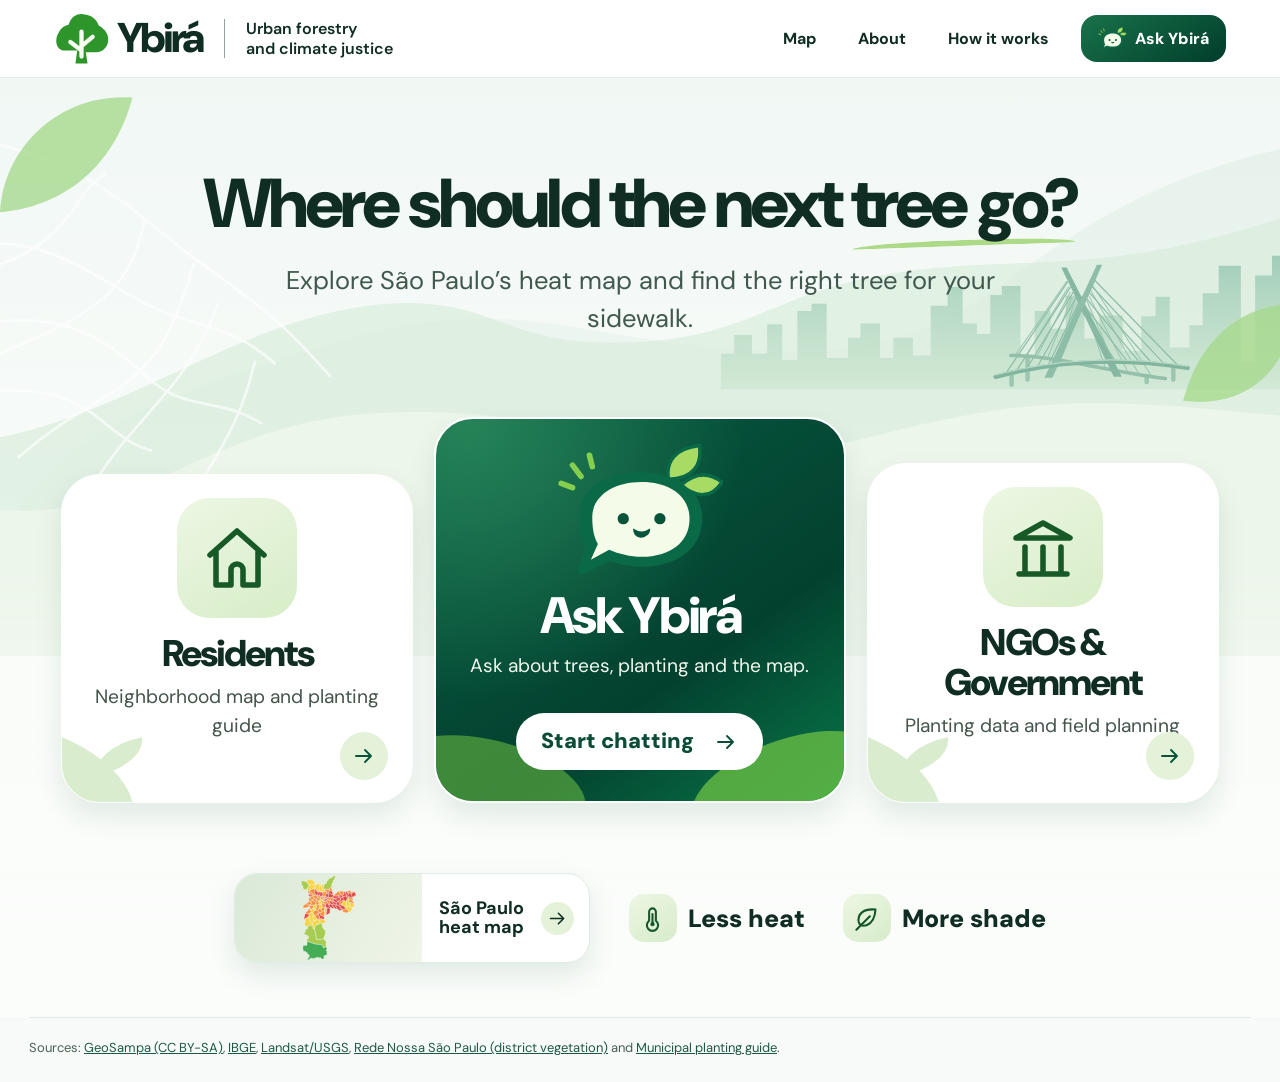
==== commit 679e4624: "Add photo-assisted sidewalk assessment through Groq vision" ====
--- a/Ybira/site/index.html
+++ b/Ybira/site/index.html
@@ -4,7 +4,6 @@
 <meta name="viewport" content="width=device-width, initial-scale=1">
 <title>Ybirá | Urban forestry</title>
 <link rel="stylesheet" href="style.css">
-<link rel="stylesheet" href="ubs.css">
 <link rel="stylesheet" href="ask.css">
 <link rel="stylesheet" href="design.css">
 <header class="site-header">
@@ -64,12 +63,13 @@
       </div>
       <form id="ask-form">
         <label for="ask-question">Your question</label>
-        <textarea id="ask-question" name="question" rows="2" maxlength="600" required placeholder="What should I check before planting on my sidewalk?"></textarea>
+        <textarea id="ask-question" name="question" rows="2" maxlength="600" required aria-describedby="ask-disclaimer" placeholder="What should I check before planting on my sidewalk?"></textarea>
         <div class="form-actions">
           <button type="submit" id="ask-submit" aria-label="Ask Ybirá"><svg class="icon" aria-hidden="true"><use href="identity.svg#send"></use></svg></button>
         </div>
         <p class="small" id="ask-status" role="status"></p>
       </form>
+      <p class="small ask-disclaimer" id="ask-disclaimer"><strong>AI prototype.</strong> Ask Ybirá can make mistakes or generate information that sounds accurate but is incorrect. Check the linked sources before acting on an answer.</p>
     </div>
   </details>
   </section>
@@ -95,8 +95,11 @@
       <h2>Find a tree for your sidewalk</h2>
       <form id="interpret" class="description">
         <label for="description">What is the spot like?</label>
-        <textarea id="description" rows="3" maxlength="800" required placeholder="My sidewalk is about two meters wide. There are no wires overhead."></textarea>
-        <p class="small">Write in English or Portuguese. Leave out your address and contact details.</p>
+        <textarea id="description" rows="3" maxlength="800" placeholder="My sidewalk is about two meters wide. There are no wires overhead."></textarea>
+        <label for="plant-photo">Add a photo of the planting spot (optional)</label>
+        <input id="plant-photo" type="file" accept="image/jpeg,image/png,image/webp" aria-describedby="photo-help">
+        <img id="plant-photo-preview" alt="Your selected photo of the planting spot" hidden>
+        <p id="photo-help" class="small">Send a photo, a description in English or Portuguese, or both. Avoid including faces, license plates or addresses.</p>
         <div class="form-actions">
           <button type="submit" id="interpret-button">Read my description</button>
           <button type="button" class="text-button" id="manual-start">Answer without AI</button>
@@ -129,7 +132,7 @@
         <span id="visit-status" class="small" role="status"></span>
       </div>
       <details class="ranking-source"><summary>How priorities are calculated</summary>
-        <p>The score uses 30 points for surface heat, 25 for lack of vegetation, and 15 each for lower income, the share of residents who identify as Black or Brown, and the share living on block faces without trees. Heat and income percentiles use the current scale: São Paulo districts or Brasilândia census areas. Compare scores within the same scale. The weights are a planning proposal for review with residents and partner organizations.</p>
+        <p>The score uses 30 points for surface heat, 25 for lack of vegetation, and 15 each for lower income, the share of Black and mixed-race residents, and the share living on block faces without trees. Heat and income percentiles use the current scale: São Paulo districts or Brasilândia census areas. Compare scores within the same scale. The weights are a planning proposal for review with residents and partner organizations.</p>
         <p>The race factor is an area-level equity measure. An area needs all five indicators, at least five valid satellite pixels and at least 80% valid pixel coverage to receive a score. Income is the median for household heads with earnings.</p>
       </details>
       <a href="https://prefeitura.sp.gov.br/web/meio_ambiente/w/servicos/viveiros/fornecimento_de_mudas/4465">São Paulo’s seedling program for organizations</a>
@@ -143,7 +146,7 @@
           <option value="peak">Hottest surface pixel</option>
           <option value="vegetation">Vegetation cover</option>
           <option value="income">Median household-head income</option>
-          <option value="equity">Black and Brown population share</option>
+          <option value="equity">Black and mixed-race population share</option>
           <option value="exposure">Residents on blocks without trees</option>
           <option value="olderShare">People aged 65+ · percentage</option>
           <option value="olderCount">People aged 65+ · count</option>
@@ -162,21 +165,7 @@
         <button type="button" id="ask-map" class="text-button" hidden>Ask about this area</button>
         <a id="map-profile-link" href="#profile-title" hidden>See the selected area’s charts</a>
       </div>
-      <details class="map-extra"><summary>Map options and help</summary>
       <label class="map-select" id="map-sector-control" for="map-area" hidden>Find a census area in Brasilândia<select id="map-area"><option value="">Select a census area</option></select></label>
-      <label class="ubs-toggle"><input type="checkbox" id="ubs-toggle"> Show public health clinics (UBSs)</label>
-      <section id="ubs-panel" class="ubs-panel" aria-label="Public health clinics" hidden>
-        <p class="small">GeoSampa points in and around the Brasilândia pilot.</p>
-        <label class="map-select" for="ubs-select">Find a clinic
-          <select id="ubs-select"><option value="">Select a clinic</option></select>
-        </label>
-        <p id="ubs-details" class="small" aria-live="polite"></p>
-        <a id="ubs-directions" target="_blank" rel="noopener noreferrer" hidden>Open clinic location on a street map</a>
-      </section>
-      <p class="small">Scroll or pinch to zoom. Drag to move. Select an area to see its data.</p>
-      <p class="small">District names appear as you zoom, followed by named IBGE communities where available.</p>
-      <p class="small">Gray areas lack comparable data for the selected layer.</p>
-      </details>
     </section>
       <aside id="dashboard-aside" class="dashboard-aside">
         <div id="resident-overview"></div>
@@ -186,7 +175,7 @@
         </div>
       </aside>
       <div id="workspace-actions" class="workspace-actions">
-        <a class="wide-action" href="#citizen" id="sidewalk-shortcut"><svg class="icon" aria-hidden="true"><use href="identity.svg#tree"></use></svg><span>Assess a sidewalk</span><svg class="icon" aria-hidden="true"><use href="identity.svg#arrow"></use></svg></a>
+        <a class="wide-action" href="#citizen" id="sidewalk-shortcut" data-planting-shortcut><svg class="icon" aria-hidden="true"><use href="identity.svg#tree"></use></svg><span>Assess a sidewalk</span><svg class="icon" aria-hidden="true"><use href="identity.svg#arrow"></use></svg></a>
         <button type="button" class="wide-action" id="export-view" hidden><svg class="icon" aria-hidden="true"><use href="identity.svg#download"></use></svg><span>Export selected area</span><svg class="icon" aria-hidden="true"><use href="identity.svg#arrow"></use></svg></button>
         <a class="wide-action primary-action" href="#chat" data-view="chat"><svg class="action-mascot" aria-hidden="true"><use href="identity.svg#mascot"></use></svg><span>Talk to Ask Ybirá</span><svg class="icon" aria-hidden="true"><use href="identity.svg#arrow"></use></svg></a>
       </div>
@@ -194,10 +183,179 @@
     </div>
   </section>
   <section id="about-view" class="info-view" aria-labelledby="about-title">
-    <article class="panel info-panel"><h1 id="about-title">More shade for São Paulo</h1><p>Ybirá helps residents and organizations decide where to inspect a sidewalk and which native trees to consider. The city map covers 96 districts, with census-area detail in the Brasilândia pilot.</p><a class="header-action" href="#map" data-view="map">Explore the map <svg class="icon" aria-hidden="true"><use href="identity.svg#arrow"></use></svg></a></article>
+    <div class="about-content">
+      <header class="about-hero">
+        <div>
+          <p class="about-label">Urban forestry and climate justice</p>
+          <h1 id="about-title">More shade where São Paulo needs it most</h1>
+          <p class="about-intro">Ybirá is a hackathon prototype that helps residents, NGOs and public teams decide where to look for planting opportunities and which native trees could fit.</p>
+          <a class="header-action" href="#map" data-view="map">Explore São Paulo <svg class="icon" aria-hidden="true"><use href="identity.svg#arrow"></use></svg></a>
+        </div>
+        <div class="about-coverage" aria-label="Map coverage">
+          <svg class="icon" aria-hidden="true"><use href="identity.svg#map"></use></svg>
+          <strong>96 districts</strong><span>Citywide comparison</span>
+          <strong>Brasilândia</strong><span>Pilot with census tract and sidewalk data</span>
+        </div>
+      </header>
+      <section class="panel about-panel about-mission" aria-labelledby="mission-title">
+        <span class="pill-icon"><svg class="icon" aria-hidden="true"><use href="identity.svg#temperature"></use></svg></span>
+        <div>
+          <h2 id="mission-title">Why shade is a climate justice issue</h2>
+          <p>On the walk to a bus stop or school, a street with few trees offers little shade. In São Paulo, exposure to heat overlaps with inequalities in income, race and access to green space. Ybirá brings those patterns into the same map so teams can see which areas warrant a closer look.</p>
+          <p>Planting native trees can support local biodiversity as well as increase shade as the trees grow. The project connects that long-term goal to two decisions people can make today: where to visit first and what to consider planting when they get there.</p>
+        </div>
+      </section>
+      <section class="panel about-panel" aria-labelledby="motivation-title">
+        <h2 id="motivation-title">The reporting and research behind the project</h2>
+        <p class="about-lead">Nine stories on urban heat, access to shade and public health in São Paulo and Brazil.</p>
+        <section class="news-group"><h3>Heat in São Paulo</h3><ul class="news-list">
+          <li><a class="news-card" href="https://sbtnews.sbt.com.br/noticia/brasil/com-37-c-cidade-de-sp-quebra-recorde-de-calor-pelo-terceiro-dia-em-dezembro" target="_blank" rel="noopener noreferrer">
+            <span class="news-source">SBT News</span><strong>São Paulo reaches 37.2 °C, its highest December temperature since 1961</strong>
+            <small class="about-translation" lang="pt-BR">São Paulo registra 37,2 °C, a maior temperatura para dezembro desde 1961</small>
+            <svg class="icon" aria-hidden="true"><use href="identity.svg#arrow"></use></svg>
+          </a></li>
+          <li><a class="news-card" href="https://www.climatempo.com.br/noticia/calor/recorde-de-calor-em-sao-paulo-em-2026" target="_blank" rel="noopener noreferrer">
+            <span class="news-source">Climatempo</span><strong>January 10 was São Paulo’s hottest afternoon of 2026 so far</strong>
+            <small class="about-translation" lang="pt-BR">10 de janeiro foi a tarde mais quente de 2026 até então em São Paulo</small>
+            <svg class="icon" aria-hidden="true"><use href="identity.svg#arrow"></use></svg>
+          </a></li>
+        </ul></section>
+        <section class="news-group"><h3>Heat, trees and inequality</h3><ul class="news-list">
+          <li><a class="news-card" href="https://jornal.usp.br/ciencias/risco-de-calor-extremo-em-sao-paulo-acompanha-mapa-da-desigualdade/" target="_blank" rel="noopener noreferrer">
+            <span class="news-source">Jornal da USP</span><strong>Heat vulnerability in São Paulo follows the geography of inequality</strong>
+            <small class="about-translation" lang="pt-BR">A vulnerabilidade ao calor em São Paulo acompanha o mapa da desigualdade</small>
+            <svg class="icon" aria-hidden="true"><use href="identity.svg#arrow"></use></svg>
+          </a></li>
+          <li><a class="news-card" href="https://prefeitura.sp.gov.br/web/sampa-news/w/prefeitura-se-aproxima-de-meio-milh%C3%A3o-de-%C3%A1rvores-plantadas-desde-2021-e-refor%C3%A7a-estrat%C3%A9gia-contra-ilhas-de-calor" target="_blank" rel="noopener noreferrer">
+            <span class="news-source">São Paulo City Hall</span><strong>São Paulo nears half a million trees planted since 2021</strong>
+            <small class="about-translation" lang="pt-BR">Prefeitura de São Paulo se aproxima de meio milhão de árvores plantadas desde 2021</small>
+            <svg class="icon" aria-hidden="true"><use href="identity.svg#arrow"></use></svg>
+          </a></li>
+          <li><a class="news-card" href="https://www.gazetasp.com.br/politica/racismo-ambiental-por-que-a-sombra-e-um-privilegio-de-elite-em/1176626/" target="_blank" rel="noopener noreferrer">
+            <span class="news-source">Gazeta SP</span><strong>Environmental racism and unequal access to shade</strong>
+            <small class="about-translation" lang="pt-BR">Racismo ambiental e acesso desigual à sombra</small>
+            <svg class="icon" aria-hidden="true"><use href="identity.svg#arrow"></use></svg>
+          </a></li>
+          <li><a class="news-card" href="https://www.mackenzie.br/en/universidade/laboratorio/fau/labgau-laboratorio-de-geotecnologias-aplicadas-a-arquitetura-e-urbanismo/publicacoes/news-1/archive/n/a/i/pesquisa-do-mackenzie-revela-diferencas-de-temperaturas-entre-bairros-de-sao-paulo" target="_blank" rel="noopener noreferrer">
+            <span class="news-source">Mackenzie</span><strong>Mackenzie research finds temperature differences across São Paulo neighborhoods</strong>
+            <small class="about-translation" lang="pt-BR">Pesquisa do Mackenzie identifica diferenças de temperatura entre bairros de São Paulo</small>
+            <svg class="icon" aria-hidden="true"><use href="identity.svg#arrow"></use></svg>
+          </a></li>
+        </ul></section>
+        <section class="news-group"><h3>Heat, mortality and health</h3><ul class="news-list">
+          <li><a class="news-card" href="https://agenciabrasil.ebc.com.br/saude/noticia/2026-06/brasil-teve-120-mil-mortes-associadas-ondas-de-calor-em-20-anos" target="_blank" rel="noopener noreferrer">
+            <span class="news-source">Agência Brasil</span><strong>Study links about 120,000 deaths in Brazil to heat waves from 2000 to 2019</strong>
+            <small class="about-translation" lang="pt-BR">Estudo associa cerca de 120 mil mortes no Brasil a ondas de calor entre 2000 e 2019</small>
+            <svg class="icon" aria-hidden="true"><use href="identity.svg#arrow"></use></svg>
+          </a></li>
+          <li><a class="news-card" href="https://www.correiodamanha.com.br/nacional/sao-paulo/campinas/2026/05/288879-calor-extremo-mata-mais-no-pais-por-causas-respiratorias-aponta-estudo-da-unicamp.html" target="_blank" rel="noopener noreferrer">
+            <span class="news-source">Correio da Manhã</span><strong>Unicamp study links extreme heat to respiratory deaths in Brazil</strong>
+            <small class="about-translation" lang="pt-BR">Estudo da Unicamp relaciona calor extremo a mortes por doenças respiratórias no Brasil</small>
+            <svg class="icon" aria-hidden="true"><use href="identity.svg#arrow"></use></svg>
+          </a></li>
+          <li><a class="news-card" href="https://www.correiobraziliense.com.br/mundo/2024/01/6792127-calor-matou-mais-que-deslizamentos-de-terra-no-brasil-aponta-estudo.html" target="_blank" rel="noopener noreferrer">
+            <span class="news-source">Correio Braziliense</span><strong>Study finds heat killed more people than landslides in Brazil</strong>
+            <small class="about-translation" lang="pt-BR">Estudo aponta que o calor matou mais pessoas que deslizamentos no Brasil</small>
+            <svg class="icon" aria-hidden="true"><use href="identity.svg#arrow"></use></svg>
+          </a></li>
+        </ul></section>
+      </section>
+      <section class="panel about-panel" aria-labelledby="goals-title">
+        <h2 id="goals-title">Sustainable Development Goals</h2>
+        <p class="about-lead">The team chose these UN goals to connect local planting decisions to sustainable cities, climate adaptation and biodiversity.</p>
+        <div class="goals-list">
+          <article class="goal-card goal-11">
+            <h3><a href="https://sdgs.un.org/goals/goal11" target="_blank" rel="noopener noreferrer"><span class="goal-number">11</span> Sustainable Cities and Communities</a></h3>
+            <p>Make cities and human settlements inclusive, safe, resilient and sustainable.</p>
+            <p class="goal-connection">Ybirá gives residents and organizations a shared map to discuss where street planting is needed.</p>
+            <dl>
+              <div class="goal-target"><dt>11.3</dt><dd>By 2030, strengthen inclusive, sustainable urbanization and capacity for participatory, integrated planning and management of human settlements in all countries.<span class="about-translation" lang="pt-BR">Até 2030, fortalecer a urbanização inclusiva e sustentável e a capacidade de planejamento e gestão participativos, integrados e sustentáveis dos assentamentos humanos em todos os países.</span></dd></div>
+              <div class="goal-target"><dt>11.6</dt><dd>By 2030, reduce cities’ negative per-person environmental impact, with particular attention to air quality and municipal and other waste management.<span class="about-translation" lang="pt-BR">Até 2030, reduzir o impacto ambiental negativo per capita das cidades, com atenção à qualidade do ar e à gestão de resíduos municipais e outros.</span></dd></div>
+              <div class="goal-target"><dt>11.a</dt><dd>Strengthen national and regional development planning to support positive economic, social and environmental links across urban, peri-urban and rural areas.<span class="about-translation" lang="pt-BR">Reforçar o planejamento nacional e regional para apoiar relações econômicas, sociais e ambientais positivas entre áreas urbanas, periurbanas e rurais.</span></dd></div>
+            </dl>
+          </article>
+          <article class="goal-card goal-13">
+            <h3><a href="https://sdgs.un.org/goals/goal13" target="_blank" rel="noopener noreferrer"><span class="goal-number">13</span> Climate Action</a></h3>
+            <p>Take urgent action on climate change and its impacts.</p>
+            <p class="goal-connection">The planning dashboard helps teams identify areas to inspect as part of adapting to extreme heat.</p>
+            <dl>
+              <div class="goal-target"><dt>13.1</dt><dd>Build resilience and capacity to adapt to climate hazards and natural disasters in every country.<span class="about-translation" lang="pt-BR">Reforçar a resiliência e a capacidade de adaptação a riscos climáticos e catástrofes naturais em todos os países.</span></dd></div>
+              <div class="goal-target"><dt>13.b</dt><dd>Support capacity for climate planning and effective management in least developed countries and small island developing states, with attention to women, youth, and local and marginalized communities.<span class="about-translation" lang="pt-BR">Apoiar a capacitação para o planejamento climático e a gestão eficaz nos países menos desenvolvidos e nos pequenos Estados insulares em desenvolvimento, com atenção a mulheres, jovens e comunidades locais e marginalizadas.</span></dd></div>
+            </dl>
+          </article>
+          <article class="goal-card goal-15">
+            <h3><a href="https://sdgs.un.org/goals/goal15" target="_blank" rel="noopener noreferrer"><span class="goal-number">15</span> Life on Land</a></h3>
+            <p>Protect and restore terrestrial ecosystems, manage forests sustainably, combat desertification, reverse land degradation and halt biodiversity loss.</p>
+            <p class="goal-connection">The planting guide ranks native trees from the project catalog, which excludes exotic invasive species.</p>
+            <dl>
+              <div class="goal-target"><dt>15.8</dt><dd>The target set for 2020 calls for preventing new invasive alien species, substantially reducing their impacts on land and in water, and controlling or eradicating priority species.<span class="about-translation" lang="pt-BR">A meta fixada para 2020 prevê evitar a introdução de espécies exóticas invasoras, reduzir seus impactos em ecossistemas terrestres e aquáticos e controlar ou erradicar espécies prioritárias.</span></dd></div>
+            </dl>
+          </article>
+        </div>
+      </section>
+    </div>
   </section>
   <section id="how-view" class="info-view" aria-labelledby="how-title">
-    <article class="panel info-panel"><h1 id="how-title">From map to site visit</h1><ol><li>Select a district or census area and switch between the heat, vegetation and priority layers.</li><li>Use the priority breakdown and field checklist to decide where to visit.</li><li>Check sidewalk width, wires and nearby obstacles before choosing a native tree.</li></ol><a class="header-action" href="#residents" data-view="residents">Check a sidewalk <svg class="icon" aria-hidden="true"><use href="identity.svg#arrow"></use></svg></a></article>
+    <div class="about-content">
+      <header class="about-hero">
+        <div>
+          <h1 id="how-title">From description to recommendations</h1>
+          <p class="about-intro">Describe the spot where you want a tree. Ybirá helps you check what fits and explains why.</p>
+          <a class="header-action" href="#citizen" data-planting-shortcut>Check a planting spot <svg class="icon" aria-hidden="true"><use href="identity.svg#arrow"></use></svg></a>
+        </div>
+        <div class="about-coverage how-example">
+          <svg class="icon" aria-hidden="true"><use href="identity.svg#rules"></use></svg>
+          <span>Example description</span>
+          <blockquote>“My sidewalk is about two meters wide, and there are wires overhead.”</blockquote>
+          <dl><div><dt>Sidewalk width</dt><dd>2 m</dd></div><div><dt>Overhead wires</dt><dd>Yes</dd></div></dl>
+        </div>
+      </header>
+      <section class="panel about-panel" aria-labelledby="steps-title">
+        <h2 id="steps-title">Find a tree in three steps</h2>
+        <ol class="how-steps">
+          <li><span aria-hidden="true">1</span><div><h3>Describe the spot</h3><p>Type what you already know in English or Portuguese. Start with the sidewalk width and whether you see wires overhead.</p></div></li>
+          <li><span aria-hidden="true">2</span><div><h3>Confirm the details</h3><p>Review the answers AI filled in. Use the measurement tips if a detail needs checking. You can also fill in the form yourself.</p></div></li>
+          <li><span aria-hidden="true">3</span><div><h3>See what fits</h3><p>Get up to four ranked native trees, with a reason for each. If the spot needs another check or is too small, Ybirá explains what to do next.</p></div></li>
+        </ol>
+      </section>
+      <section aria-labelledby="features-title">
+        <h2 id="features-title">What you can do with Ybirá</h2>
+        <div class="how-feature-grid">
+          <article class="panel how-feature">
+            <span class="pill-icon"><svg class="icon" aria-hidden="true"><use href="identity.svg#home"></use></svg></span>
+            <h3>Explore your district</h3>
+            <p>Choose a district on the map to see how hot its surfaces got and how much of the area has vegetation cover. Browse native trees in the resident view.</p>
+            <a class="how-link" href="#residents" data-view="residents">Open the resident view <svg class="icon" aria-hidden="true"><use href="identity.svg#arrow"></use></svg></a>
+          </article>
+          <article class="panel how-feature">
+            <span class="pill-icon"><svg class="icon" aria-hidden="true"><use href="identity.svg#building"></use></svg></span>
+            <h3>Decide where to visit first</h3>
+            <p>NGOs and public teams can compare districts, switch map layers, see what drives the priority score and take a checklist into the field.</p>
+            <a class="how-link" href="#organizations" data-view="organizations">Open the planning dashboard <svg class="icon" aria-hidden="true"><use href="identity.svg#arrow"></use></svg></a>
+          </article>
+          <article class="panel how-feature">
+            <img class="how-mascot" src="chat-avatar.svg" alt="" width="52" height="48">
+            <h3>Ask about planting or the map</h3>
+            <p>Try “How do I measure my sidewalk?” or “Which factors drive Brasilândia’s score?” Ask Ybirá draws on public guidance and map data, with links to the sources it uses.</p>
+            <a class="how-link" href="#chat" data-view="chat">Talk to Ask Ybirá <svg class="icon" aria-hidden="true"><use href="identity.svg#arrow"></use></svg></a>
+          </article>
+        </div>
+      </section>
+      <section class="panel about-panel how-method" aria-labelledby="method-title">
+        <h2 id="method-title">How the map, planting guide and AI work</h2>
+        <div class="how-method-grid">
+          <div>
+            <h3>How areas are ranked</h3>
+            <p>The map combines Landsat, GeoSampa, the IBGE 2022 Census and vegetation data from Rede Nossa São Paulo. The score weights surface heat (30%), lack of vegetation (25%), lower household-head income (15%), the share of Black and mixed-race residents (15%) and residents on blocks without trees (15%).</p>
+          </div>
+          <div>
+            <h3>How trees are recommended</h3>
+            <p>When you describe a spot, AI fills in details like sidewalk width and overhead wires for you to check. Once you confirm the details, the guide applies city and prototype rules, then ranks the native trees that fit using the project catalog.</p>
+          </div>
+        </div>
+        <p class="about-scope">The heat map shows land surface temperature from one satellite pass. Before planting, measure the spot and confirm local requirements and any needed permissions.</p>
+      </section>
+    </div>
   </section>
   <footer>Sources: <a href="https://novogeosampa.prefeitura.sp.gov.br/">GeoSampa (CC BY-SA)</a>, <a href="https://ftp.ibge.gov.br/Censos/Censo_Demografico_2022/">IBGE</a>, <a href="https://www.usgs.gov/landsat-missions/landsat-collection-2-surface-temperature">Landsat/USGS</a>, <a href="https://nossasaopaulo.org.br/o-que-fazemos/mapa-da-desigualdade/">Rede Nossa São Paulo (district vegetation)</a> and <a href="https://prefeitura.sp.gov.br/meio_ambiente/w/publicacoes_svma/188452">Municipal planting guide</a>.</footer>
 </main>
@@ -210,8 +368,6 @@
 <script src="recommend.js"></script>
 <script src="interpretar-local.js"></script>
 <script src="app.js"></script>
-<script src="clinic-data.js"></script>
-<script src="ubs.js"></script>
 <script src="organizations.js"></script>
 <script src="planting.js"></script>
 <script src="ask.js"></script>
--- a/Ybira/site/design.css
+++ b/Ybira/site/design.css
@@ -87,9 +87,16 @@
 .resident-metrics .dashboard-card{padding:12px}
 .resident-metrics strong{display:block;font-size:clamp(20px,2.6vw,31px);font-weight:900;white-space:nowrap}
 .resident-metrics small{display:block;color:var(--muted);line-height:1.2}
-.species-teasers{display:grid;grid-template-columns:repeat(3,minmax(0,1fr));gap:6px}
-.species-teasers a{display:grid;gap:5px;padding:5px;text-decoration:none;text-align:center;color:var(--ink);border-radius:11px;border:1px solid var(--edge);font-size:12px;font-weight:800;line-height:1.16;overflow-wrap:anywhere}
-.species-teasers img{width:100%;height:clamp(58px,8vw,115px);object-fit:cover;border-radius:7px;background:#eaf3e7}
+.species-header{display:flex;align-items:flex-start;justify-content:space-between;gap:6px}
+.species-controls{display:flex;flex:none;gap:4px;margin-bottom:6px}
+.species-controls button{display:grid;place-items:center;width:36px;height:36px;padding:0;border-color:var(--edge);border-radius:10px}
+.species-controls button:disabled{opacity:.45;cursor:default}
+.species-controls .icon{width:18px;height:18px}
+.species-controls button:first-child .icon{transform:rotate(180deg)}
+.species-teasers{display:grid;grid-auto-flow:column;grid-auto-columns:calc((100% - 12px)/3);gap:6px;overflow-x:auto;overscroll-behavior-inline:contain;scroll-snap-type:x mandatory;scroll-padding-inline:2px;scrollbar-width:thin;padding:3px 2px 7px}
+.species-teasers a{display:grid;align-content:start;gap:5px;padding:5px;text-decoration:none;text-align:center;color:var(--ink);border-radius:11px;border:1px solid var(--edge);font-size:12px;font-weight:800;line-height:1.16;overflow-wrap:anywhere;scroll-snap-align:start}
+.species-teasers img,.species-photo-fallback{width:100%;height:clamp(58px,8vw,115px);object-fit:cover;border-radius:7px;background:#eaf3e7}
+.species-photo-fallback{display:grid;place-items:center;color:var(--forest)}
 .species-teasers a:hover{background:#edf5e9}
 .wide-action{display:flex;align-items:center;justify-content:space-between;min-width:0;gap:10px;flex:1;border-radius:21px;border:1px solid #dceadf;background:#ecf5ea;padding:15px clamp(12px,2vw,25px);font-size:clamp(15px,2vw,24px);font-weight:900;text-align:left}
 .wide-action:hover{background:#e1f0da}
@@ -113,7 +120,6 @@
 .map-toolbar{display:grid;grid-template-columns:1fr 1fr;gap:8px}
 .map-toolbar .map-select{margin:8px 0 0;min-width:0}
 .map-shortcuts{display:flex;align-items:center;flex-wrap:wrap;gap:8px}
-.map-extra{margin-top:7px;font-size:13px}.map-extra summary{margin:0;color:var(--muted)}
 .score-location{margin:0 0 8px}
 #map-stage .map-controls{gap:0;overflow:hidden;border:1px solid #e2ede4;border-radius:13px;box-shadow:0 4px 14px #16412f24}
 #map-stage .map-controls button{border:0;border-radius:0;width:41px}
@@ -141,9 +147,76 @@
 #ask-question{border:1px solid #a5c4b3;border-radius:20px;padding:13px;min-height:54px;margin:0}
 #ask-submit{width:59px;min-height:54px;background:linear-gradient(145deg,#19724a,var(--forest-dark));border:0;border-radius:17px}
 #ask-status{grid-column:1/-1;margin:0}
+.ask-disclaimer{margin:10px 0 0;color:var(--muted)}
+#plant-photo{margin-bottom:8px}
+#plant-photo-preview{display:block;max-width:100%;max-height:210px;margin-bottom:8px;border-radius:12px;object-fit:contain}
 .ask-welcome{background:white;border:1px solid var(--edge);padding:14px;border-radius:16px;margin:17px 0}
 .ask-messages:not(:empty)+.ask-welcome{display:none}
 .info-panel{max-width:780px;margin:0 auto;padding:clamp(22px,4vw,54px)}
+#about-view,#how-view{background:linear-gradient(180deg,#f8fbf800,#f8fbf8 500px),url('landscape.svg') top center/100% 490px no-repeat,#f8fbf8}
+.about-content{max-width:1200px;margin:auto;display:grid;gap:clamp(20px,3vw,36px)}
+.about-hero{display:grid;grid-template-columns:minmax(0,2fr) minmax(235px,1fr);gap:clamp(22px,5vw,70px);align-items:center;padding:clamp(7px,2vw,24px)}
+.about-label{color:var(--forest);font-size:14px;font-weight:800}
+.about-hero h1{max-width:16ch;font-size:clamp(39px,5.7vw,77px);line-height:1.02;margin-bottom:17px}
+.about-intro{max-width:54ch;color:var(--muted);font-size:clamp(16px,1.75vw,21px);margin-bottom:22px}
+.about-coverage{display:grid;align-content:center;padding:clamp(19px,3vw,34px);border-radius:24px;background:radial-gradient(ellipse at top left,#237950,transparent 68%),var(--forest-dark);color:#fff;box-shadow:var(--shadow)}
+.about-coverage .icon{width:41px;height:41px;padding:8px;margin-bottom:14px;border-radius:12px;background:#ffffff21;color:#d9f2cd}
+.about-coverage strong{font-size:clamp(24px,3vw,39px);letter-spacing:-.045em;line-height:1.12}
+.about-coverage span{font-size:14px;color:#dcf2e5;margin-top:4px}
+.about-coverage span+strong{margin-top:15px;padding-top:15px;border-top:1px solid #ffffff40}
+.about-panel{padding:clamp(18px,3.2vw,36px)}
+.about-content h2{font-size:clamp(23px,3.2vw,36px);line-height:1.12;margin:0 0 11px}
+.about-content h3{line-height:1.23;margin:0 0 8px}
+.about-content p:last-child{margin-bottom:0}
+.about-lead,.about-mission p,.how-feature p,.how-method p,.how-steps p{color:var(--muted)}
+.about-mission{display:flex;align-items:flex-start;gap:clamp(11px,2.5vw,23px)}
+.about-mission p{max-width:86ch}
+.how-steps,.how-feature-grid,.how-method-grid,.news-list,.goals-list{display:grid;gap:13px}
+.how-steps,.how-feature-grid,.goals-list{grid-template-columns:repeat(3,minmax(0,1fr))}
+.how-method-grid,.news-list{grid-template-columns:repeat(2,minmax(0,1fr))}
+.how-example blockquote{margin:6px 0 14px;font-size:clamp(17px,2.2vw,24px);font-weight:800;line-height:1.3}
+.how-example dl{margin:0}
+.how-example dl div{display:flex;justify-content:space-between;gap:8px;padding:5px 0;border-top:1px solid #ffffff40}
+.how-example dd{margin:0;font-weight:800}
+.how-steps{list-style:none;padding:0;margin:16px 0 0}
+.how-steps li{display:flex;align-items:flex-start;gap:9px;padding:14px;border-radius:13px;background:#f1f8ee}
+.how-steps li>span{display:grid;place-items:center;flex:none;width:31px;height:31px;background:var(--pale);color:var(--forest);border-radius:50%;font-weight:800}
+.how-steps h3{font-size:17px;margin:4px 0 5px}
+.how-steps p{font-size:14px}
+.how-feature{display:flex;flex-direction:column;align-items:flex-start;padding:clamp(15px,2.35vw,26px)}
+.how-feature .pill-icon,.how-feature .how-mascot{margin-bottom:12px}
+.how-feature h3{font-size:21px}
+.how-link{display:inline-flex;align-items:center;gap:6px;margin-top:auto;padding-top:5px;font-weight:800}
+.how-link .icon,.news-card .icon{width:17px;height:17px}
+.how-method-grid{margin-top:17px;gap:clamp(16px,3vw,36px)}
+.about-scope{margin-top:17px;padding:12px 15px;background:#edf6eb;border-left:3px solid #4b9469;border-radius:7px}
+.news-group{margin-top:21px}
+.news-list{list-style:none;padding:0;margin:0;gap:8px}
+.news-card{position:relative;display:grid;align-content:start;gap:3px;height:100%;padding:13px 40px 13px 14px;border:1px solid var(--edge);border-radius:13px;background:#f7fbf7;color:var(--ink);text-decoration:none}
+.news-card:hover,.news-card:focus-visible{background:#ebf6e8;border-color:#a9c8ab}
+.news-card .icon{position:absolute;right:13px;top:15px;color:var(--forest)}
+.news-source{font-size:12px;font-weight:800;color:#2b684d}
+.news-card strong{font-size:15px;line-height:1.35}
+.about-translation{display:block;color:#566e62;font-size:.81rem;line-height:1.4}
+.goal-card{padding:clamp(13px,1.7vw,20px);border:1px solid var(--edge);border-radius:15px;background:#f7fbf7}
+.goal-card h3 a{display:flex;align-items:center;gap:9px;color:var(--ink)}
+.goal-number{display:grid;place-items:center;flex:none;min-width:35px;height:35px;border-radius:10px;color:white;background:#a24d07}
+.goal-13 .goal-number{background:#266644}
+.goal-15 .goal-number{background:#3a721d}
+.goal-card p,.goal-target{font-size:14px;line-height:1.43}
+.goal-connection{color:var(--forest);font-weight:700}
+.goal-card dl{margin:0}
+.goal-target{display:grid;grid-template-columns:2.4em minmax(0,1fr);gap:5px;padding-top:9px;margin-top:9px;border-top:1px solid var(--edge)}
+.goal-target dt{font-weight:800}
+.goal-target dd{margin:0}
+.goal-target .about-translation{margin-top:3px}
+@media(max-width:840px){
+  .how-steps,.how-feature-grid,.goals-list{grid-template-columns:1fr}
+}
+@media(max-width:600px){
+  .about-hero,.how-method-grid,.news-list{grid-template-columns:1fr}
+  .about-mission>.pill-icon{display:none}
+}
 @media(max-width:850px){
   .site-header{gap:12px}.brand-description{display:none}
   .entry-card{min-height:215px}.chat-entry{min-height:260px}
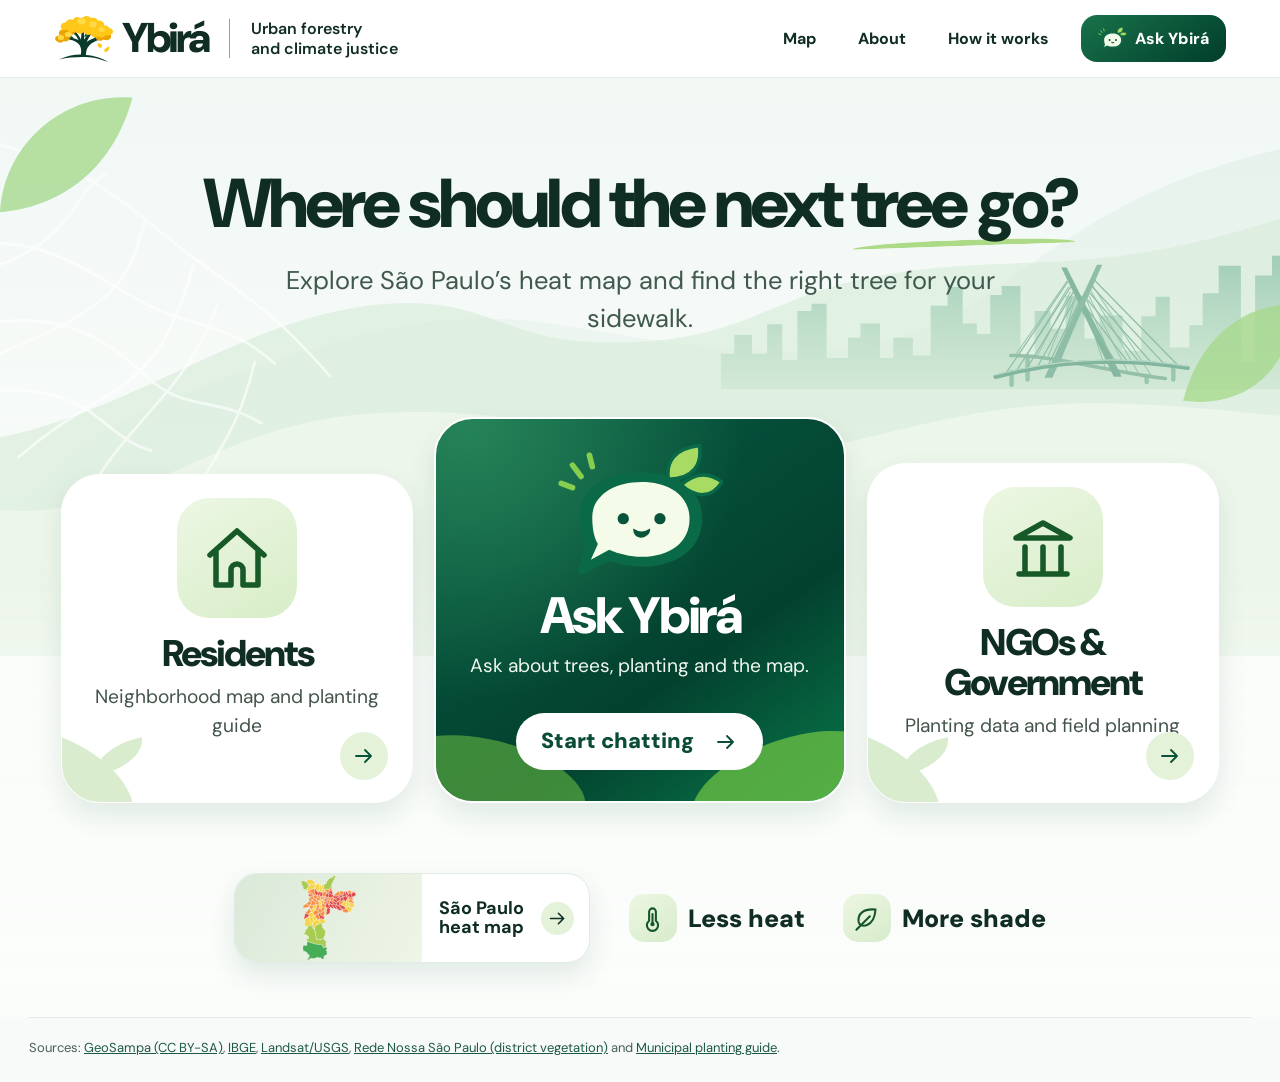
==== commit fa582ffa: "Use yellow ipê artwork in Ybirá header" ====
--- a/Ybira/site/index.html
+++ b/Ybira/site/index.html
@@ -7,7 +7,7 @@
 <link rel="stylesheet" href="ask.css">
 <link rel="stylesheet" href="design.css">
 <header class="site-header">
-  <a class="brand" href="#home" data-view="home"><svg class="brand-tree" aria-hidden="true"><use href="identity.svg#tree"></use></svg><strong>Ybirá</strong></a>
+  <a class="brand" href="#home" data-view="home"><svg class="brand-tree" aria-hidden="true"><use href="identity.svg#ipe"></use></svg><strong>Ybirá</strong></a>
   <span class="brand-description">Urban forestry<br>and climate justice</span>
   <nav class="header-nav" aria-label="Main navigation">
     <a href="#map" data-view="map">Map</a><a href="#about" data-view="about">About</a><a href="#how" data-view="how">How it works</a>
@@ -99,7 +99,7 @@
         <label for="plant-photo">Add a photo of the planting spot (optional)</label>
         <input id="plant-photo" type="file" accept="image/jpeg,image/png,image/webp" aria-describedby="photo-help">
         <img id="plant-photo-preview" alt="Your selected photo of the planting spot" hidden>
-        <p id="photo-help" class="small">Send a photo, a description in English or Portuguese, or both. Avoid including faces, license plates or addresses.</p>
+        <p id="photo-help" class="small">Add a photo to show obstacles. Type any measurements you know in English or Portuguese. For sidewalk width, measure across to the curb. Avoid faces, license plates and addresses.</p>
         <div class="form-actions">
           <button type="submit" id="interpret-button">Read my description</button>
           <button type="button" class="text-button" id="manual-start">Answer without AI</button>
--- a/Ybira/site/design.css
+++ b/Ybira/site/design.css
@@ -14,7 +14,7 @@
 .brand,.site-header a,.side-rail a,.entry-card,.map-teaser,.wide-action,.header-action{text-decoration:none;color:inherit}
 .brand{display:flex;align-items:center;gap:8px;white-space:nowrap}
 .brand strong{font-size:clamp(30px,3.25vw,44px);font-weight:900;letter-spacing:-.08em;line-height:1}
-.brand-tree{width:clamp(38px,4.5vw,55px);height:auto;aspect-ratio:1}
+.brand-tree{width:clamp(42px,4.7vw,62px);height:auto;aspect-ratio:96/76}
 .brand-description{border-left:1px solid #90a499;padding-left:21px;font-size:16px;line-height:1.24;font-weight:600}
 .header-nav{margin:0 10px 0 auto;display:flex;gap:clamp(18px,3.3vw,46px)}
 .header-nav a{font-weight:700;white-space:nowrap;padding:10px 0}
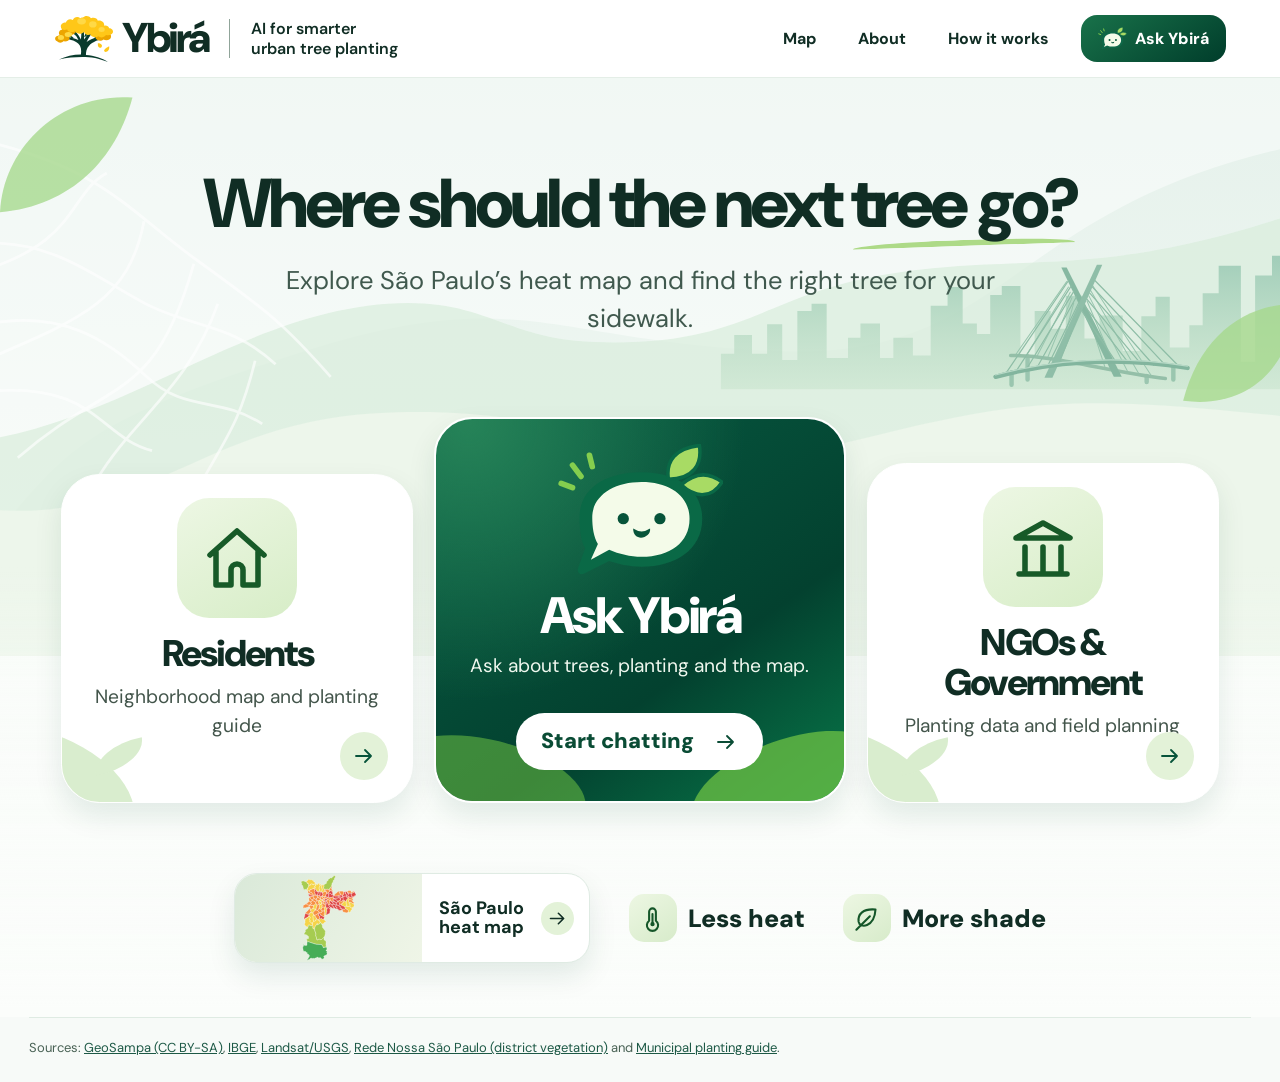
==== commit bd5511c4: "Update Ybirá site tagline" ====
--- a/Ybira/site/index.html
+++ b/Ybira/site/index.html
@@ -2,13 +2,13 @@
 <html lang="en">
 <meta charset="utf-8">
 <meta name="viewport" content="width=device-width, initial-scale=1">
-<title>Ybirá | Urban forestry</title>
+<title>Ybirá | AI for smarter urban tree planting</title>
 <link rel="stylesheet" href="style.css">
 <link rel="stylesheet" href="ask.css">
 <link rel="stylesheet" href="design.css">
 <header class="site-header">
   <a class="brand" href="#home" data-view="home"><svg class="brand-tree" aria-hidden="true"><use href="identity.svg#ipe"></use></svg><strong>Ybirá</strong></a>
-  <span class="brand-description">Urban forestry<br>and climate justice</span>
+  <span class="brand-description">AI for smarter<br>urban tree planting</span>
   <nav class="header-nav" aria-label="Main navigation">
     <a href="#map" data-view="map">Map</a><a href="#about" data-view="about">About</a><a href="#how" data-view="how">How it works</a>
   </nav>
@@ -186,7 +186,7 @@
     <div class="about-content">
       <header class="about-hero">
         <div>
-          <p class="about-label">Urban forestry and climate justice</p>
+          <p class="about-label">AI for smarter urban tree planting</p>
           <h1 id="about-title">More shade where São Paulo needs it most</h1>
           <p class="about-intro">Ybirá is a hackathon prototype that helps residents, NGOs and public teams decide where to look for planting opportunities and which native trees could fit.</p>
           <a class="header-action" href="#map" data-view="map">Explore São Paulo <svg class="icon" aria-hidden="true"><use href="identity.svg#arrow"></use></svg></a>
